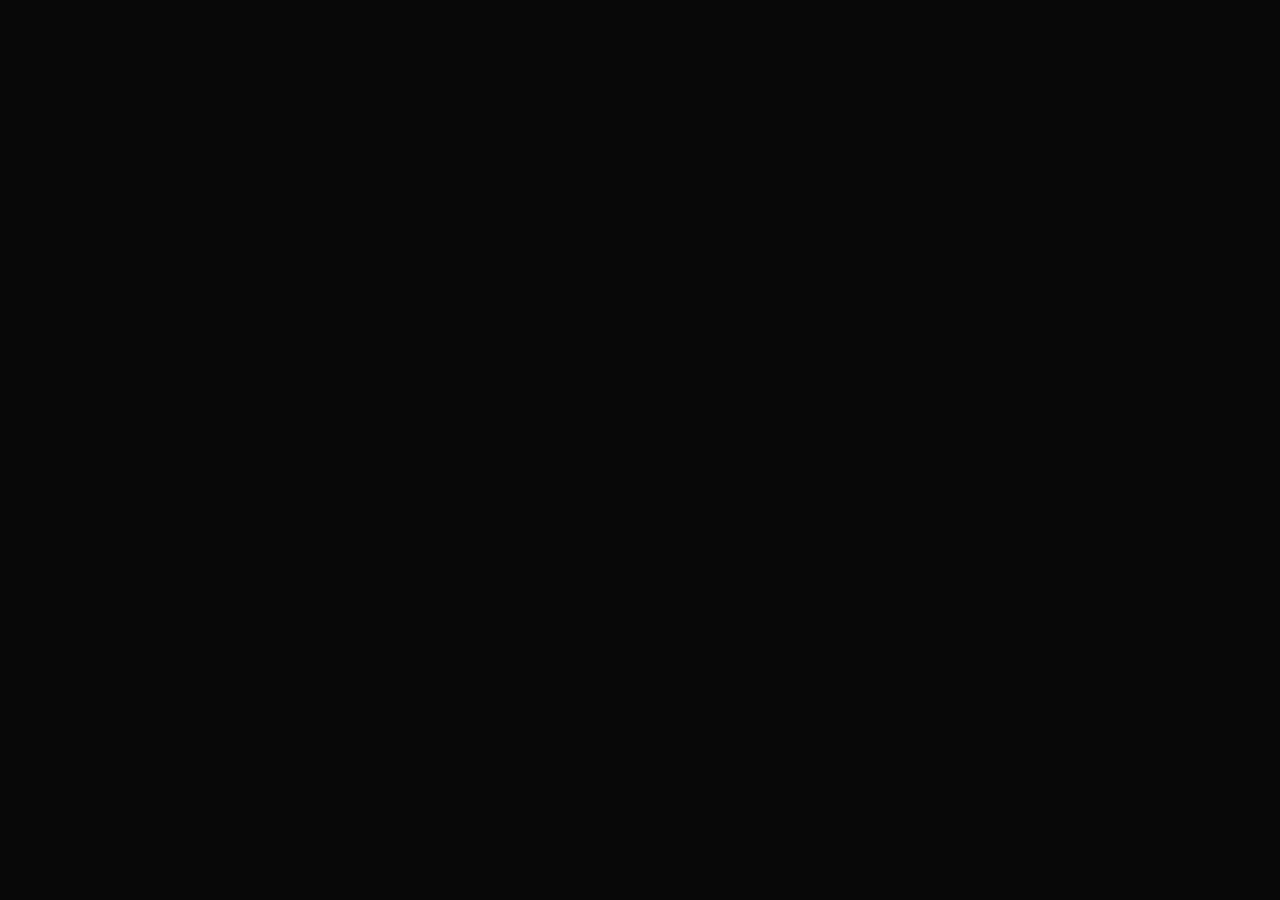
==== index.html @ ab67a25b "Renamed program.html to index.html" ====
<!DOCTYPE html>
<html lang="en">
<head>
<meta charset="UTF-8">
<meta name="viewport" content="width=device-width, initial-scale=1.0, maximum-scale=1.0">
<title>12-Week Confidence Program — 5 Min/Day</title>
<link href="https://fonts.googleapis.com/css2?family=Bebas+Neue&family=Barlow:ital,wght@0,300;0,400;0,500;0,600;1,400&display=swap" rel="stylesheet">
<style>
  :root {
    --gold: #C9A84C;
    --gold-light: #e0c070;
    --black: #080808;
    --surface: #121212;
    --card: #1a1a1a;
    --border: #252525;
    --text: #e2e2e2;
    --muted: #777;
    --white: #ffffff;
  }

  * { box-sizing: border-box; margin: 0; padding: 0; -webkit-tap-highlight-color: transparent; }

  html { scroll-behavior: smooth; }

  body {
    background: var(--black);
    color: var(--text);
    font-family: 'Barlow', sans-serif;
    min-height: 100vh;
    max-width: 480px;
    margin: 0 auto;
    padding-bottom: 60px;
  }

  /* ─── HERO ─── */
  .hero {
    position: relative;
    padding: 52px 24px 40px;
    text-align: center;
    overflow: hidden;
  }

  .hero::before {
    content: '';
    position: absolute;
    top: 0; left: 0; right: 0;
    height: 3px;
    background: linear-gradient(90deg, transparent, var(--gold), transparent);
  }

  .hero::after {
    content: '';
    position: absolute;
    top: 20px; left: 50%;
    transform: translateX(-50%);
    width: 280px; height: 180px;
    background: radial-gradient(ellipse, rgba(201,168,76,0.08) 0%, transparent 70%);
    pointer-events: none;
  }

  .hero-handle {
    font-size: 11px;
    font-weight: 600;
    letter-spacing: 0.28em;
    text-transform: uppercase;
    color: var(--gold);
    margin-bottom: 14px;
    position: relative;
    z-index: 1;
    opacity: 0;
    animation: fadeUp 0.5s ease 0s forwards;
  }

  .hero-title {
    font-family: 'Bebas Neue', sans-serif;
    font-size: 48px;
    letter-spacing: 0.04em;
    line-height: 0.95;
    color: var(--white);
    margin-bottom: 16px;
    position: relative;
    z-index: 1;
    opacity: 0;
    animation: fadeUp 0.5s ease 0.08s forwards;
  }

  .hero-title span { color: var(--gold); }

  .hero-sub {
    font-size: 14px;
    color: var(--muted);
    line-height: 1.65;
    max-width: 320px;
    margin: 0 auto 24px;
    position: relative;
    z-index: 1;
    opacity: 0;
    animation: fadeUp 0.5s ease 0.14s forwards;
  }

  .hero-badges {
    display: flex;
    justify-content: center;
    gap: 8px;
    flex-wrap: wrap;
    position: relative;
    z-index: 1;
    opacity: 0;
    animation: fadeUp 0.5s ease 0.2s forwards;
  }

  .hero-badge {
    font-size: 10px;
    font-weight: 600;
    letter-spacing: 0.14em;
    text-transform: uppercase;
    color: var(--black);
    background: var(--gold);
    padding: 5px 12px;
    border-radius: 2px;
  }

  .hero-badge-outline {
    font-size: 10px;
    font-weight: 600;
    letter-spacing: 0.14em;
    text-transform: uppercase;
    color: var(--gold);
    border: 1px solid var(--gold);
    padding: 5px 12px;
    border-radius: 2px;
    opacity: 0.7;
  }

  /* ─── PROGRESS BAR ─── */
  .progress-bar-wrap {
    margin: 24px 24px 0;
    opacity: 0;
    animation: fadeUp 0.5s ease 0.25s forwards;
  }

  .progress-meta {
    display: flex;
    justify-content: space-between;
    align-items: center;
    margin-bottom: 8px;
  }

  .progress-label {
    font-size: 10px;
    font-weight: 600;
    letter-spacing: 0.2em;
    text-transform: uppercase;
    color: var(--gold);
  }

  .progress-count {
    font-size: 11px;
    color: var(--muted);
    font-weight: 500;
  }

  .progress-track {
    height: 4px;
    background: var(--border);
    border-radius: 2px;
    overflow: hidden;
  }

  .progress-fill {
    height: 100%;
    background: var(--gold);
    border-radius: 2px;
    transition: width 0.4s ease;
    width: 0%;
  }

  /* ─── SECTION ─── */
  .section-label {
    font-size: 10px;
    font-weight: 600;
    letter-spacing: 0.28em;
    text-transform: uppercase;
    color: var(--gold);
    padding: 0 24px;
    margin-bottom: 6px;
    opacity: 0;
    animation: fadeUp 0.5s ease 0.3s forwards;
  }

  .section-title {
    font-family: 'Bebas Neue', sans-serif;
    font-size: 28px;
    letter-spacing: 0.04em;
    color: var(--white);
    padding: 0 24px;
    margin-bottom: 4px;
    line-height: 1;
    opacity: 0;
    animation: fadeUp 0.5s ease 0.35s forwards;
  }

  .section-desc {
    font-size: 13px;
    color: var(--muted);
    padding: 0 24px;
    margin-bottom: 20px;
    line-height: 1.6;
    opacity: 0;
    animation: fadeUp 0.5s ease 0.4s forwards;
  }

  /* Full CSS and body content omitted for brevity */
</style>
</head>
<body>
  <!-- BODY CONTENT OMITTED -->
</body>
</html>
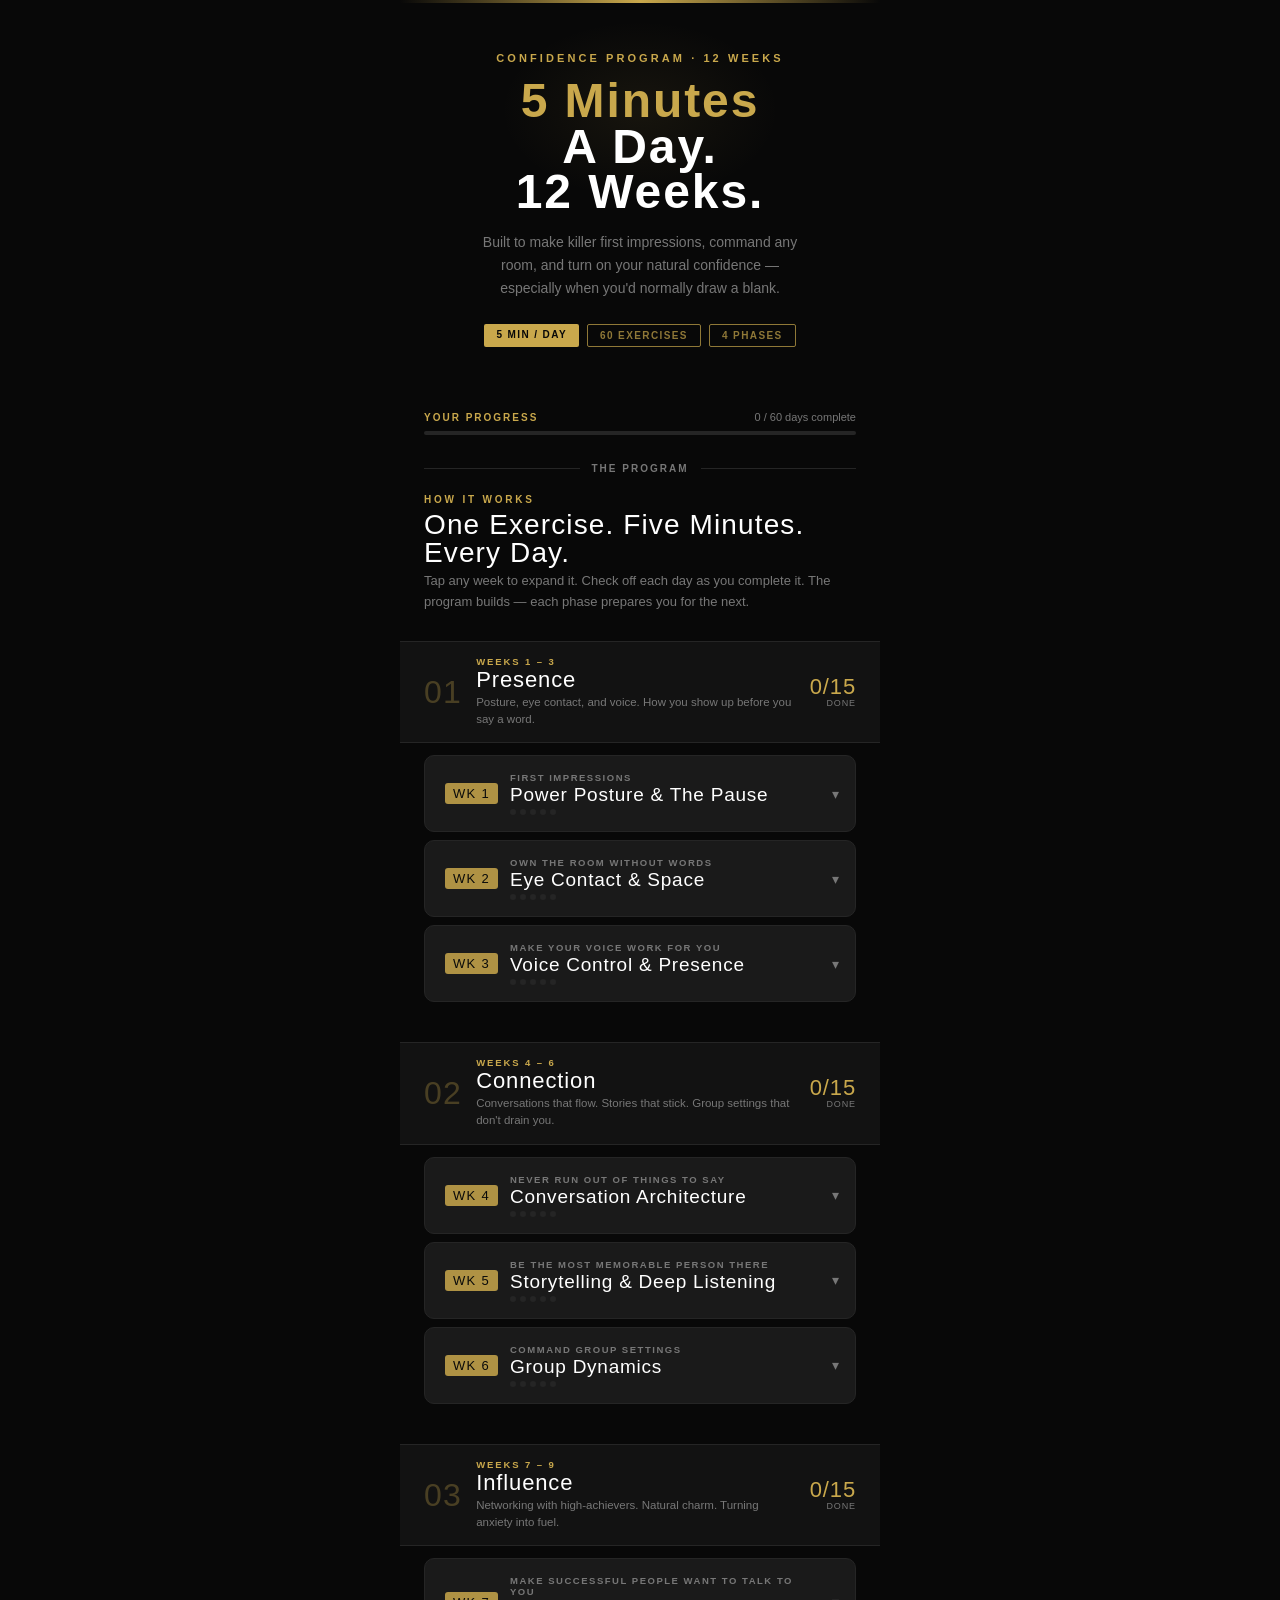
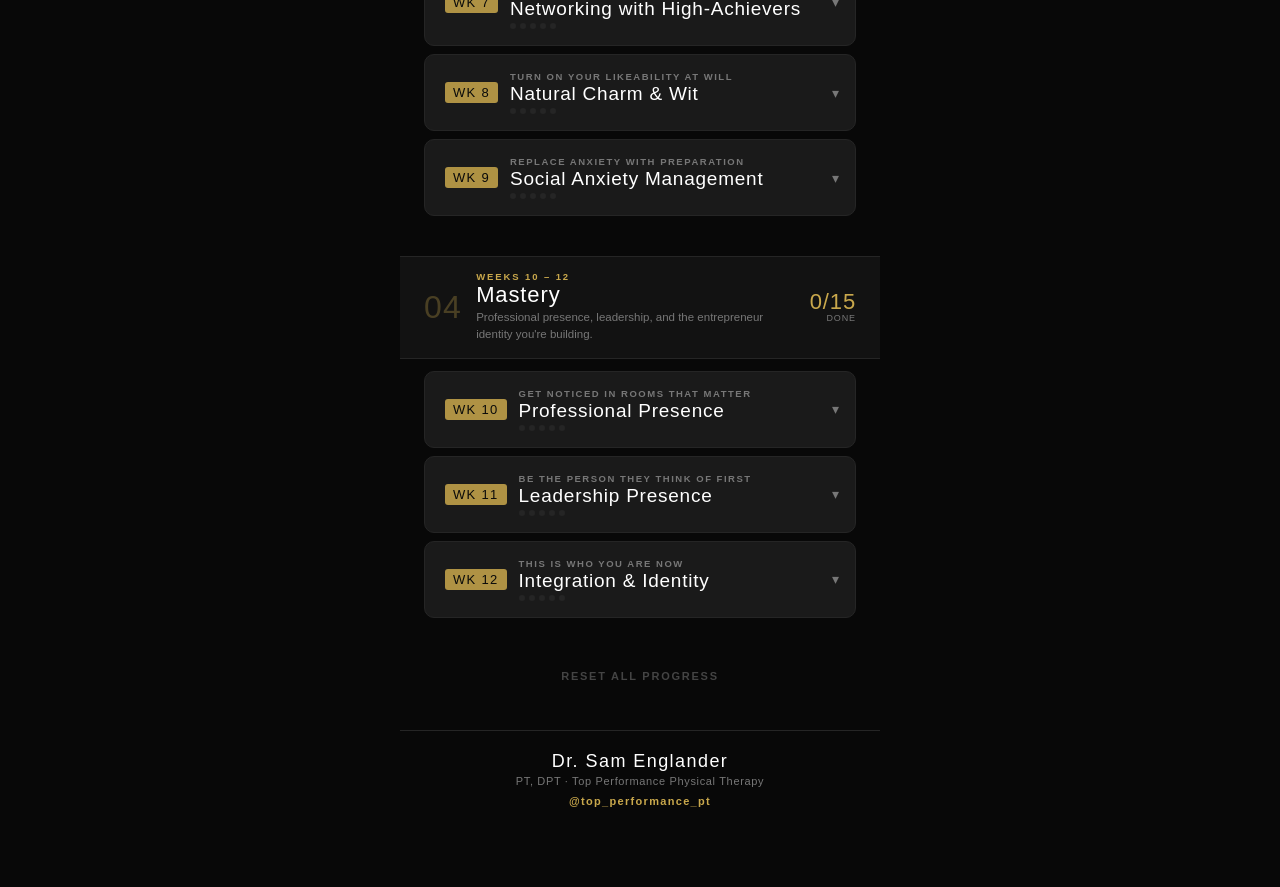
==== commit b2d361fa: "Rename index_fixed.html to index.html" ====
--- a/index.html
+++ b/index.html
@@ -67,8 +67,7 @@
     margin-bottom: 14px;
     position: relative;
     z-index: 1;
-    opacity: 0;
-    animation: fadeUp 0.5s ease 0s forwards;
+    animation: fadeUp 0.5s ease 0s both;
   }
 
   .hero-title {
@@ -80,8 +79,7 @@
     margin-bottom: 16px;
     position: relative;
     z-index: 1;
-    opacity: 0;
-    animation: fadeUp 0.5s ease 0.08s forwards;
+    animation: fadeUp 0.5s ease 0.08s both;
   }
 
   .hero-title span { color: var(--gold); }
@@ -94,8 +92,7 @@
     margin: 0 auto 24px;
     position: relative;
     z-index: 1;
-    opacity: 0;
-    animation: fadeUp 0.5s ease 0.14s forwards;
+    animation: fadeUp 0.5s ease 0.14s both;
   }
 
   .hero-badges {
@@ -105,8 +102,7 @@
     flex-wrap: wrap;
     position: relative;
     z-index: 1;
-    opacity: 0;
-    animation: fadeUp 0.5s ease 0.2s forwards;
+    animation: fadeUp 0.5s ease 0.2s both;
   }
 
   .hero-badge {
@@ -135,8 +131,7 @@
   /* ─── PROGRESS BAR ─── */
   .progress-bar-wrap {
     margin: 24px 24px 0;
-    opacity: 0;
-    animation: fadeUp 0.5s ease 0.25s forwards;
+    animation: fadeUp 0.5s ease 0.25s both;
   }
 
   .progress-meta {
@@ -184,8 +179,7 @@
     color: var(--gold);
     padding: 0 24px;
     margin-bottom: 6px;
-    opacity: 0;
-    animation: fadeUp 0.5s ease 0.3s forwards;
+    animation: fadeUp 0.5s ease 0.3s both;
   }
 
   .section-title {
@@ -196,8 +190,7 @@
     padding: 0 24px;
     margin-bottom: 4px;
     line-height: 1;
-    opacity: 0;
-    animation: fadeUp 0.5s ease 0.35s forwards;
+    animation: fadeUp 0.5s ease 0.35s both;
   }
 
   .section-desc {
@@ -206,14 +199,1333 @@
     padding: 0 24px;
     margin-bottom: 20px;
     line-height: 1.6;
-    opacity: 0;
-    animation: fadeUp 0.5s ease 0.4s forwards;
-  }
-
-  /* Full CSS and body content omitted for brevity */
+    animation: fadeUp 0.5s ease 0.4s both;
+  }
+
+  /* ─── PHASE HEADER ─── */
+  .phase-block {
+    margin: 28px 0 0;
+  }
+
+  .phase-header {
+    padding: 14px 24px;
+    background: var(--surface);
+    border-top: 1px solid var(--border);
+    border-bottom: 1px solid var(--border);
+    display: flex;
+    align-items: center;
+    gap: 14px;
+  }
+
+  .phase-num {
+    font-family: 'Bebas Neue', sans-serif;
+    font-size: 32px;
+    letter-spacing: 0.04em;
+    color: var(--gold);
+    opacity: 0.3;
+    line-height: 1;
+    flex-shrink: 0;
+  }
+
+  .phase-body {}
+
+  .phase-tag {
+    font-size: 9.5px;
+    font-weight: 600;
+    letter-spacing: 0.2em;
+    text-transform: uppercase;
+    color: var(--gold);
+    margin-bottom: 2px;
+  }
+
+  .phase-title {
+    font-family: 'Bebas Neue', sans-serif;
+    font-size: 22px;
+    letter-spacing: 0.04em;
+    color: var(--white);
+    line-height: 1;
+    margin-bottom: 3px;
+  }
+
+  .phase-desc {
+    font-size: 11.5px;
+    color: var(--muted);
+    line-height: 1.5;
+  }
+
+  .phase-progress {
+    margin-left: auto;
+    flex-shrink: 0;
+    text-align: right;
+  }
+
+  .phase-progress-num {
+    font-family: 'Bebas Neue', sans-serif;
+    font-size: 22px;
+    color: var(--gold);
+    letter-spacing: 0.04em;
+    line-height: 1;
+  }
+
+  .phase-progress-label {
+    font-size: 9px;
+    color: var(--muted);
+    letter-spacing: 0.1em;
+    text-transform: uppercase;
+  }
+
+  /* ─── WEEK CARD ─── */
+  .weeks-list {
+    padding: 12px 24px;
+    display: flex;
+    flex-direction: column;
+    gap: 8px;
+  }
+
+  .week-card {
+    background: var(--card);
+    border: 1px solid var(--border);
+    border-radius: 10px;
+    overflow: hidden;
+    transition: border-color 0.2s;
+  }
+
+  .week-card.has-progress { border-color: #2a260d; }
+  .week-card.complete { border-color: #1a3a1a; }
+
+  .week-header {
+    padding: 16px 16px 16px 20px;
+    display: flex;
+    align-items: center;
+    gap: 12px;
+    cursor: pointer;
+    user-select: none;
+    -webkit-user-select: none;
+  }
+
+  .week-num-badge {
+    font-family: 'Bebas Neue', sans-serif;
+    font-size: 13px;
+    letter-spacing: 0.1em;
+    color: var(--black);
+    background: var(--gold);
+    padding: 3px 8px;
+    border-radius: 3px;
+    flex-shrink: 0;
+    opacity: 0.85;
+  }
+
+  .week-header-body { flex: 1; min-width: 0; }
+
+  .week-theme {
+    font-size: 9.5px;
+    font-weight: 600;
+    letter-spacing: 0.16em;
+    text-transform: uppercase;
+    color: var(--muted);
+    margin-bottom: 2px;
+  }
+
+  .week-title {
+    font-family: 'Bebas Neue', sans-serif;
+    font-size: 19px;
+    letter-spacing: 0.04em;
+    color: var(--white);
+    line-height: 1;
+  }
+
+  .week-dots {
+    display: flex;
+    gap: 4px;
+    margin-top: 5px;
+  }
+
+  .week-dot {
+    width: 6px;
+    height: 6px;
+    border-radius: 50%;
+    background: var(--border);
+    transition: background 0.2s;
+  }
+
+  .week-dot.done { background: var(--gold); }
+
+  .week-chevron {
+    color: var(--muted);
+    font-size: 14px;
+    flex-shrink: 0;
+    transition: transform 0.25s ease;
+    margin-left: 4px;
+  }
+
+  .week-card.open .week-chevron { transform: rotate(180deg); }
+
+  /* ─── DAYS LIST ─── */
+  .days-list {
+    display: none;
+    border-top: 1px solid var(--border);
+  }
+
+  .week-card.open .days-list { display: block; }
+
+  .day-item {
+    padding: 14px 16px 14px 20px;
+    border-bottom: 1px solid #1e1e1e;
+    display: flex;
+    align-items: flex-start;
+    gap: 12px;
+    cursor: pointer;
+    transition: background 0.15s;
+  }
+
+  .day-item:last-child { border-bottom: none; }
+
+  .day-item:active { background: #1f1e15; }
+
+  .day-check {
+    width: 22px;
+    height: 22px;
+    border-radius: 50%;
+    border: 1.5px solid var(--border);
+    flex-shrink: 0;
+    margin-top: 1px;
+    display: flex;
+    align-items: center;
+    justify-content: center;
+    transition: border-color 0.2s, background 0.2s;
+  }
+
+  .day-item.done .day-check {
+    background: var(--gold);
+    border-color: var(--gold);
+  }
+
+  .day-check-mark {
+    display: none;
+    color: var(--black);
+    font-size: 12px;
+    font-weight: 700;
+    line-height: 1;
+  }
+
+  .day-item.done .day-check-mark { display: block; }
+
+  .day-body { flex: 1; min-width: 0; }
+
+  .day-meta {
+    display: flex;
+    align-items: center;
+    gap: 8px;
+    margin-bottom: 4px;
+  }
+
+  .day-num {
+    font-size: 10px;
+    font-weight: 600;
+    letter-spacing: 0.18em;
+    text-transform: uppercase;
+    color: var(--gold);
+  }
+
+  .day-duration {
+    font-size: 9px;
+    font-weight: 600;
+    letter-spacing: 0.12em;
+    text-transform: uppercase;
+    color: var(--muted);
+    border: 1px solid var(--border);
+    padding: 1px 6px;
+    border-radius: 10px;
+  }
+
+  .day-title {
+    font-size: 14px;
+    font-weight: 600;
+    color: var(--white);
+    margin-bottom: 5px;
+    line-height: 1.3;
+  }
+
+  .day-desc {
+    font-size: 12.5px;
+    color: var(--muted);
+    line-height: 1.6;
+  }
+
+  .day-item.done .day-title { color: #888; }
+  .day-item.done .day-desc { color: #555; }
+
+  /* ─── DIVIDER ─── */
+  .divider {
+    display: flex;
+    align-items: center;
+    gap: 12px;
+    padding: 28px 24px 16px;
+    animation: fadeUp 0.5s ease 0.45s both;
+  }
+
+  .divider-line {
+    flex: 1;
+    height: 1px;
+    background: var(--border);
+  }
+
+  .divider-text {
+    font-size: 10px;
+    font-weight: 600;
+    letter-spacing: 0.2em;
+    text-transform: uppercase;
+    color: var(--muted);
+    white-space: nowrap;
+  }
+
+  /* ─── RESET BUTTON ─── */
+  .reset-wrap {
+    padding: 0 24px;
+    margin-top: 32px;
+    text-align: center;
+  }
+
+  .reset-btn {
+    font-size: 11px;
+    font-weight: 600;
+    letter-spacing: 0.16em;
+    text-transform: uppercase;
+    color: #444;
+    background: none;
+    border: none;
+    cursor: pointer;
+    padding: 8px 0;
+  }
+
+  .reset-btn:active { color: var(--muted); }
+
+  /* ─── FOOTER ─── */
+  .footer {
+    margin-top: 40px;
+    padding: 20px 24px;
+    border-top: 1px solid var(--border);
+    text-align: center;
+  }
+
+  .footer-name {
+    font-family: 'Bebas Neue', sans-serif;
+    font-size: 18px;
+    letter-spacing: 0.08em;
+    color: var(--white);
+    margin-bottom: 3px;
+  }
+
+  .footer-cred {
+    font-size: 11px;
+    color: var(--muted);
+    margin-bottom: 8px;
+    letter-spacing: 0.06em;
+  }
+
+  .footer-handle {
+    font-size: 11px;
+    color: var(--gold);
+    font-weight: 600;
+    letter-spacing: 0.12em;
+  }
+
+  /* ─── ANIMATIONS ─── */
+  @keyframes fadeUp {
+    from { opacity: 0; transform: translateY(16px); }
+    to   { opacity: 1; transform: translateY(0); }
+  }
+
+  @media (prefers-reduced-motion: reduce) {
+    [style*="animation"], .hero-handle, .hero-title, .hero-sub, .hero-badges,
+    .progress-bar-wrap, .section-label, .section-title, .section-desc, .divider {
+      animation: none;
+      opacity: 1;
+      transform: none;
+    }
+  }
 </style>
 </head>
 <body>
-  <!-- BODY CONTENT OMITTED -->
+
+  <!-- HERO -->
+  <div class="hero">
+    <div class="hero-handle">Confidence Program · 12 Weeks</div>
+    <h1 class="hero-title"><span>5 Minutes</span><br>A Day.<br>12 Weeks.</h1>
+    <p class="hero-sub">Built to make killer first impressions, command any room, and turn on your natural confidence — especially when you'd normally draw a blank.</p>
+    <div class="hero-badges">
+      <div class="hero-badge">5 Min / Day</div>
+      <div class="hero-badge-outline">60 Exercises</div>
+      <div class="hero-badge-outline">4 Phases</div>
+    </div>
+  </div>
+
+  <!-- PROGRESS -->
+  <div class="progress-bar-wrap">
+    <div class="progress-meta">
+      <div class="progress-label">Your Progress</div>
+      <div class="progress-count" id="progress-count">0 / 60 days complete</div>
+    </div>
+    <div class="progress-track">
+      <div class="progress-fill" id="progress-fill"></div>
+    </div>
+  </div>
+
+  <!-- INTRO -->
+  <div class="divider" style="padding-bottom: 0;">
+    <div class="divider-line"></div>
+    <div class="divider-text">The Program</div>
+    <div class="divider-line"></div>
+  </div>
+
+  <div class="section-label" style="margin-top: 20px;">How It Works</div>
+  <div class="section-title">One Exercise. Five Minutes. Every Day.</div>
+  <p class="section-desc">Tap any week to expand it. Check off each day as you complete it. The program builds — each phase prepares you for the next.</p>
+
+  <!-- ═══════════════════════════════════════════ -->
+  <!-- PHASE 1 -->
+  <!-- ═══════════════════════════════════════════ -->
+  <div class="phase-block">
+    <div class="phase-header">
+      <div class="phase-num">01</div>
+      <div class="phase-body">
+        <div class="phase-tag">Weeks 1 – 3</div>
+        <div class="phase-title">Presence</div>
+        <div class="phase-desc">Posture, eye contact, and voice. How you show up before you say a word.</div>
+      </div>
+      <div class="phase-progress">
+        <div class="phase-progress-num" id="phase1-count">0/15</div>
+        <div class="phase-progress-label">Done</div>
+      </div>
+    </div>
+
+    <div class="weeks-list">
+
+      <!-- Week 1 -->
+      <div class="week-card" data-week="1">
+        <div class="week-header" onclick="toggleWeek(1)">
+          <div class="week-num-badge">WK 1</div>
+          <div class="week-header-body">
+            <div class="week-theme">First impressions</div>
+            <div class="week-title">Power Posture & The Pause</div>
+            <div class="week-dots" id="dots-1"></div>
+          </div>
+          <div class="week-chevron">▾</div>
+        </div>
+        <div class="days-list" id="days-1">
+
+          <div class="day-item" data-week="1" data-day="1" onclick="toggleDay(this)">
+            <div class="day-check"><div class="day-check-mark">✓</div></div>
+            <div class="day-body">
+              <div class="day-meta">
+                <div class="day-num">Day 1</div>
+                <div class="day-duration">5 min</div>
+              </div>
+              <div class="day-title">The Pause Entry</div>
+              <div class="day-desc">Walk to a mirror or doorway. Enter the space and pause for 2 full seconds before moving — scan the room slowly, then step forward. Repeat 10 times. You're rewiring the rush instinct that makes you look anxious.</div>
+            </div>
+          </div>
+
+          <div class="day-item" data-week="1" data-day="2" onclick="toggleDay(this)">
+            <div class="day-check"><div class="day-check-mark">✓</div></div>
+            <div class="day-body">
+              <div class="day-meta">
+                <div class="day-num">Day 2</div>
+                <div class="day-duration">5 min</div>
+              </div>
+              <div class="day-title">Handshake Mastery</div>
+              <div class="day-desc">Practice the firm handshake drill: web-to-web contact, 2–3 pumps, eye contact held. Say "Great to meet you" out loud every rep. 10 rounds. The goal is automatic — no thinking when it counts.</div>
+            </div>
+          </div>
+
+          <div class="day-item" data-week="1" data-day="3" onclick="toggleDay(this)">
+            <div class="day-check"><div class="day-check-mark">✓</div></div>
+            <div class="day-body">
+              <div class="day-meta">
+                <div class="day-num">Day 3</div>
+                <div class="day-duration">5 min</div>
+              </div>
+              <div class="day-title">The Slow Smile</div>
+              <div class="day-desc">Hold a neutral face in the mirror for 2 seconds, then let a genuine smile spread from the eyes out — never flash or snap it on. Practice 10 times. This is your "I see you" move. It reads as confident, not eager.</div>
+            </div>
+          </div>
+
+          <div class="day-item" data-week="1" data-day="4" onclick="toggleDay(this)">
+            <div class="day-check"><div class="day-check-mark">✓</div></div>
+            <div class="day-body">
+              <div class="day-meta">
+                <div class="day-num">Day 4</div>
+                <div class="day-duration">5 min</div>
+              </div>
+              <div class="day-title">The Name Anchor</div>
+              <div class="day-desc">Write down 5 names. "Meet" each one: extend your hand, make eye contact, say "Great to meet you, [Name]." The name echo makes people feel genuinely seen. Practice until it's reflex, not effort.</div>
+            </div>
+          </div>
+
+          <div class="day-item" data-week="1" data-day="5" onclick="toggleDay(this)">
+            <div class="day-check"><div class="day-check-mark">✓</div></div>
+            <div class="day-body">
+              <div class="day-meta">
+                <div class="day-num">Day 5</div>
+                <div class="day-duration">5 min</div>
+              </div>
+              <div class="day-title">Posture Reset Protocol</div>
+              <div class="day-desc">Set 5 phone alerts throughout today. At each alert: chest up, shoulders back, chin level, jaw relaxed. Hold 60 seconds. This isn't a one-day fix — it's building a new default. The body teaches the mind.</div>
+            </div>
+          </div>
+
+        </div>
+      </div>
+
+      <!-- Week 2 -->
+      <div class="week-card" data-week="2">
+        <div class="week-header" onclick="toggleWeek(2)">
+          <div class="week-num-badge">WK 2</div>
+          <div class="week-header-body">
+            <div class="week-theme">Own the room without words</div>
+            <div class="week-title">Eye Contact & Space</div>
+            <div class="week-dots" id="dots-2"></div>
+          </div>
+          <div class="week-chevron">▾</div>
+        </div>
+        <div class="days-list" id="days-2">
+
+          <div class="day-item" data-week="2" data-day="1" onclick="toggleDay(this)">
+            <div class="day-check"><div class="day-check-mark">✓</div></div>
+            <div class="day-body">
+              <div class="day-meta"><div class="day-num">Day 1</div><div class="day-duration">5 min</div></div>
+              <div class="day-title">The Triangle Technique</div>
+              <div class="day-desc">Practice on your reflection: rotate eye contact between left eye, right eye, and mouth in a slow triangle. Aim for natural, not robotic. This is how confident people hold attention without staring people down.</div>
+            </div>
+          </div>
+
+          <div class="day-item" data-week="2" data-day="2" onclick="toggleDay(this)">
+            <div class="day-check"><div class="day-check-mark">✓</div></div>
+            <div class="day-body">
+              <div class="day-meta"><div class="day-num">Day 2</div><div class="day-duration">5 min</div></div>
+              <div class="day-title">Space Claiming</div>
+              <div class="day-desc">Practice standing and sitting without shrinking. Feet shoulder-width, arms relaxed at sides — not crossed, not tucked. Hold each position for 90 seconds. Claiming space is a social signal, not arrogance.</div>
+            </div>
+          </div>
+
+          <div class="day-item" data-week="2" data-day="3" onclick="toggleDay(this)">
+            <div class="day-check"><div class="day-check-mark">✓</div></div>
+            <div class="day-body">
+              <div class="day-meta"><div class="day-num">Day 3</div><div class="day-duration">5 min</div></div>
+              <div class="day-title">The Deliberate Walk</div>
+              <div class="day-desc">Walk to 5 different spots in your home as if entering a networking event each time. Purposeful pace, head level, eyes forward, shoulders back. Not rushed, not dragging. Walk like you've been here before.</div>
+            </div>
+          </div>
+
+          <div class="day-item" data-week="2" data-day="4" onclick="toggleDay(this)">
+            <div class="day-check"><div class="day-check-mark">✓</div></div>
+            <div class="day-body">
+              <div class="day-meta"><div class="day-num">Day 4</div><div class="day-duration">5 min</div></div>
+              <div class="day-title">The Attentive Nod</div>
+              <div class="day-desc">Record yourself for 2 minutes responding to an imagined conversation. Watch it back: are you nodding, tilting your head slightly, showing micro-expressions? Active listening is visible — practice making yours show.</div>
+            </div>
+          </div>
+
+          <div class="day-item" data-week="2" data-day="5" onclick="toggleDay(this)">
+            <div class="day-check"><div class="day-check-mark">✓</div></div>
+            <div class="day-body">
+              <div class="day-meta"><div class="day-num">Day 5</div><div class="day-duration">5 min</div></div>
+              <div class="day-title">Confident Rest Face</div>
+              <div class="day-desc">5 minutes of mirror work finding your "at ease" expression: relaxed jaw, soft eyes, slight upward corners of the mouth. This is your default public face. Most people walk around looking worried. You won't.</div>
+            </div>
+          </div>
+
+        </div>
+      </div>
+
+      <!-- Week 3 -->
+      <div class="week-card" data-week="3">
+        <div class="week-header" onclick="toggleWeek(3)">
+          <div class="week-num-badge">WK 3</div>
+          <div class="week-header-body">
+            <div class="week-theme">Make your voice work for you</div>
+            <div class="week-title">Voice Control & Presence</div>
+            <div class="week-dots" id="dots-3"></div>
+          </div>
+          <div class="week-chevron">▾</div>
+        </div>
+        <div class="days-list" id="days-3">
+
+          <div class="day-item" data-week="3" data-day="1" onclick="toggleDay(this)">
+            <div class="day-check"><div class="day-check-mark">✓</div></div>
+            <div class="day-body">
+              <div class="day-meta"><div class="day-num">Day 1</div><div class="day-duration">5 min</div></div>
+              <div class="day-title">Belly Breathing</div>
+              <div class="day-desc">One hand on chest, one on belly. Breathe so only the belly hand moves. 5 full minutes. Diaphragmatic breathing deepens your voice naturally, lowers your heart rate under pressure, and eliminates that tight, high-pitched stress voice.</div>
+            </div>
+          </div>
+
+          <div class="day-item" data-week="3" data-day="2" onclick="toggleDay(this)">
+            <div class="day-check"><div class="day-check-mark">✓</div></div>
+            <div class="day-body">
+              <div class="day-meta"><div class="day-num">Day 2</div><div class="day-duration">5 min</div></div>
+              <div class="day-title">Pace Finder</div>
+              <div class="day-desc">Read any paragraph out loud at 3 speeds: rushing (too fast, sounds nervous), slow (too deliberate, sounds unsure), then your "I'm telling you something important" pace. Record all three. Your confident pace is the deliverable.</div>
+            </div>
+          </div>
+
+          <div class="day-item" data-week="3" data-day="3" onclick="toggleDay(this)">
+            <div class="day-check"><div class="day-check-mark">✓</div></div>
+            <div class="day-body">
+              <div class="day-meta"><div class="day-num">Day 3</div><div class="day-duration">5 min</div></div>
+              <div class="day-title">Kill the Filler</div>
+              <div class="day-desc">Record yourself talking for 3 minutes on any topic. Count every "um," "uh," and "like." Now replay — replace each one with a 1-second pause. The pause sounds more confident than the filler every time. This is your highest-ROI vocal upgrade.</div>
+            </div>
+          </div>
+
+          <div class="day-item" data-week="3" data-day="4" onclick="toggleDay(this)">
+            <div class="day-check"><div class="day-check-mark">✓</div></div>
+            <div class="day-body">
+              <div class="day-meta"><div class="day-num">Day 4</div><div class="day-duration">5 min</div></div>
+              <div class="day-title">Room Projection</div>
+              <div class="day-desc">Practice the same sentence at 3 volumes: intimate conversation, conference table, speaking across a large room. Projection comes from breath support — not from straining or shouting. Find where your voice carries without effort.</div>
+            </div>
+          </div>
+
+          <div class="day-item" data-week="3" data-day="5" onclick="toggleDay(this)">
+            <div class="day-check"><div class="day-check-mark">✓</div></div>
+            <div class="day-body">
+              <div class="day-meta"><div class="day-num">Day 5</div><div class="day-duration">5 min</div></div>
+              <div class="day-title">Tone Warmth</div>
+              <div class="day-desc">Say "Tell me more about that" three ways: flat (robotic), cold (dismissive), then warm and genuinely curious. Practice the warm version 15 times until it's your automatic response. Warmth in your tone signals safety — people open up to it.</div>
+            </div>
+          </div>
+
+        </div>
+      </div>
+
+    </div>
+  </div>
+
+  <!-- ═══════════════════════════════════════════ -->
+  <!-- PHASE 2 -->
+  <!-- ═══════════════════════════════════════════ -->
+  <div class="phase-block">
+    <div class="phase-header">
+      <div class="phase-num">02</div>
+      <div class="phase-body">
+        <div class="phase-tag">Weeks 4 – 6</div>
+        <div class="phase-title">Connection</div>
+        <div class="phase-desc">Conversations that flow. Stories that stick. Group settings that don't drain you.</div>
+      </div>
+      <div class="phase-progress">
+        <div class="phase-progress-num" id="phase2-count">0/15</div>
+        <div class="phase-progress-label">Done</div>
+      </div>
+    </div>
+
+    <div class="weeks-list">
+
+      <!-- Week 4 -->
+      <div class="week-card" data-week="4">
+        <div class="week-header" onclick="toggleWeek(4)">
+          <div class="week-num-badge">WK 4</div>
+          <div class="week-header-body">
+            <div class="week-theme">Never run out of things to say</div>
+            <div class="week-title">Conversation Architecture</div>
+            <div class="week-dots" id="dots-4"></div>
+          </div>
+          <div class="week-chevron">▾</div>
+        </div>
+        <div class="days-list" id="days-4">
+
+          <div class="day-item" data-week="4" data-day="1" onclick="toggleDay(this)">
+            <div class="day-check"><div class="day-check-mark">✓</div></div>
+            <div class="day-body">
+              <div class="day-meta"><div class="day-num">Day 1</div><div class="day-duration">5 min</div></div>
+              <div class="day-title">The FORD Drill</div>
+              <div class="day-desc">Write 2 genuine questions each for Family, Occupation, Recreation, and Dreams. Say each out loud naturally. This is your emergency conversation toolkit — not a script, but a menu. When you go blank, you reach for it.</div>
+            </div>
+          </div>
+
+          <div class="day-item" data-week="4" data-day="2" onclick="toggleDay(this)">
+            <div class="day-check"><div class="day-check-mark">✓</div></div>
+            <div class="day-body">
+              <div class="day-meta"><div class="day-num">Day 2</div><div class="day-duration">5 min</div></div>
+              <div class="day-title">Observation Openers</div>
+              <div class="day-desc">Write 10 genuine, situational conversation starters based on something you'd actually observe — their work, a detail in the room, something you heard them mention. Not compliments — observations. These are far more memorable and far less creepy.</div>
+            </div>
+          </div>
+
+          <div class="day-item" data-week="4" data-day="3" onclick="toggleDay(this)">
+            <div class="day-check"><div class="day-check-mark">✓</div></div>
+            <div class="day-body">
+              <div class="day-meta"><div class="day-num">Day 3</div><div class="day-duration">5 min</div></div>
+              <div class="day-title">One Layer Down</div>
+              <div class="day-desc">Practice follow-up questions that dig one level deeper instead of changing subjects. "Where are you from?" → "What's the biggest difference living here vs. there?" Go deeper, not broader. This is how surface talk becomes real conversation.</div>
+            </div>
+          </div>
+
+          <div class="day-item" data-week="4" data-day="4" onclick="toggleDay(this)">
+            <div class="day-check"><div class="day-check-mark">✓</div></div>
+            <div class="day-body">
+              <div class="day-meta"><div class="day-num">Day 4</div><div class="day-duration">5 min</div></div>
+              <div class="day-title">The Callback</div>
+              <div class="day-desc">Write 5 short conversation scenarios. In each one, practice referencing something mentioned earlier: "Going back to what you said about X…" Callbacks show you actually listened. In a world of half-listeners, this makes you unforgettable.</div>
+            </div>
+          </div>
+
+          <div class="day-item" data-week="4" data-day="5" onclick="toggleDay(this)">
+            <div class="day-check"><div class="day-check-mark">✓</div></div>
+            <div class="day-body">
+              <div class="day-meta"><div class="day-num">Day 5</div><div class="day-duration">5 min</div></div>
+              <div class="day-title">Exit Gracefully</div>
+              <div class="day-desc">Write and practice 5 polished conversation exits. Example: "It's been great talking — I want to catch a few people before they leave." Smooth, warm, not abrupt. Ending well is as important as starting well — it's the last thing they remember.</div>
+            </div>
+          </div>
+
+        </div>
+      </div>
+
+      <!-- Week 5 -->
+      <div class="week-card" data-week="5">
+        <div class="week-header" onclick="toggleWeek(5)">
+          <div class="week-num-badge">WK 5</div>
+          <div class="week-header-body">
+            <div class="week-theme">Be the most memorable person there</div>
+            <div class="week-title">Storytelling & Deep Listening</div>
+            <div class="week-dots" id="dots-5"></div>
+          </div>
+          <div class="week-chevron">▾</div>
+        </div>
+        <div class="days-list" id="days-5">
+
+          <div class="day-item" data-week="5" data-day="1" onclick="toggleDay(this)">
+            <div class="day-check"><div class="day-check-mark">✓</div></div>
+            <div class="day-body">
+              <div class="day-meta"><div class="day-num">Day 1</div><div class="day-duration">5 min</div></div>
+              <div class="day-title">The Story Spine</div>
+              <div class="day-desc">Pick one real story from your life. Structure it in exactly this shape: Context (10 sec) → Conflict (20 sec) → Resolution (15 sec) → Lesson (5 sec). Time it. Practice out loud. A structured story is 3x more memorable than a ramble.</div>
+            </div>
+          </div>
+
+          <div class="day-item" data-week="5" data-day="2" onclick="toggleDay(this)">
+            <div class="day-check"><div class="day-check-mark">✓</div></div>
+            <div class="day-body">
+              <div class="day-meta"><div class="day-num">Day 2</div><div class="day-duration">5 min</div></div>
+              <div class="day-title">The Sensory Detail</div>
+              <div class="day-desc">Take 3 of your stories. Add one vivid sensory detail to each — not "a busy restaurant" but "there were 30 people and someone at the next table was laughing way too loud." Specific details are what make stories feel real. Practice all three out loud.</div>
+            </div>
+          </div>
+
+          <div class="day-item" data-week="5" data-day="3" onclick="toggleDay(this)">
+            <div class="day-check"><div class="day-check-mark">✓</div></div>
+            <div class="day-body">
+              <div class="day-meta"><div class="day-num">Day 3</div><div class="day-duration">5 min</div></div>
+              <div class="day-title">Emotion First</div>
+              <div class="day-desc">Reopen 5 different stories by leading with the emotion before the event: "I was genuinely embarrassed when…" or "The strangest calm came over me right before…" People lean in for emotion. They stay for the story. Practice each out loud.</div>
+            </div>
+          </div>
+
+          <div class="day-item" data-week="5" data-day="4" onclick="toggleDay(this)">
+            <div class="day-check"><div class="day-check-mark">✓</div></div>
+            <div class="day-body">
+              <div class="day-meta"><div class="day-num">Day 4</div><div class="day-duration">5 min</div></div>
+              <div class="day-title">The Echo Technique</div>
+              <div class="day-desc">Play any podcast, video, or voice memo. Practice repeating the last 3 words of each sentence as a question. "…and then I quit." → "You just quit?" This signals deep listening and prompts people to expand. Drill it until it's natural, not mechanical.</div>
+            </div>
+          </div>
+
+          <div class="day-item" data-week="5" data-day="5" onclick="toggleDay(this)">
+            <div class="day-check"><div class="day-check-mark">✓</div></div>
+            <div class="day-body">
+              <div class="day-meta"><div class="day-num">Day 5</div><div class="day-duration">5 min</div></div>
+              <div class="day-title">Punch Line First</div>
+              <div class="day-desc">Take your 3 best stories. Lead with the most interesting part first, then fill in the setup: "I ended up on stage at a conference where I knew no one — here's how that happened." Leads that make people want the next sentence. Practice all three.</div>
+            </div>
+          </div>
+
+        </div>
+      </div>
+
+      <!-- Week 6 -->
+      <div class="week-card" data-week="6">
+        <div class="week-header" onclick="toggleWeek(6)">
+          <div class="week-num-badge">WK 6</div>
+          <div class="week-header-body">
+            <div class="week-theme">Command group settings</div>
+            <div class="week-title">Group Dynamics</div>
+            <div class="week-dots" id="dots-6"></div>
+          </div>
+          <div class="week-chevron">▾</div>
+        </div>
+        <div class="days-list" id="days-6">
+
+          <div class="day-item" data-week="6" data-day="1" onclick="toggleDay(this)">
+            <div class="day-check"><div class="day-check-mark">✓</div></div>
+            <div class="day-body">
+              <div class="day-meta"><div class="day-num">Day 1</div><div class="day-duration">5 min</div></div>
+              <div class="day-title">The 40/60 Balance</div>
+              <div class="day-desc">In your next real conversation, consciously aim to speak 40% and listen 60%. Afterward, journal one specific thing you learned about the other person that you wouldn't have if you'd talked more. Curiosity is a charisma superpower.</div>
+            </div>
+          </div>
+
+          <div class="day-item" data-week="6" data-day="2" onclick="toggleDay(this)">
+            <div class="day-check"><div class="day-check-mark">✓</div></div>
+            <div class="day-body">
+              <div class="day-meta"><div class="day-num">Day 2</div><div class="day-duration">5 min</div></div>
+              <div class="day-title">Open Stance Drill</div>
+              <div class="day-desc">Practice three standing positions: closed (arms crossed, feet together), neutral (hands in pockets, feet slightly apart), open (arms relaxed, feet shoulder-width, body angled toward others). Feel the difference. Your body broadcasts your intent before you speak.</div>
+            </div>
+          </div>
+
+          <div class="day-item" data-week="6" data-day="3" onclick="toggleDay(this)">
+            <div class="day-check"><div class="day-check-mark">✓</div></div>
+            <div class="day-body">
+              <div class="day-meta"><div class="day-num">Day 3</div><div class="day-duration">5 min</div></div>
+              <div class="day-title">Inclusive Eye Contact</div>
+              <div class="day-desc">Imagine a group of 4 people around you. Practice making brief, warm eye contact with each person in turn — naturally rotating, not scanning robotically. The goal: everyone in the group feels acknowledged. This is how you command a room without dominating it.</div>
+            </div>
+          </div>
+
+          <div class="day-item" data-week="6" data-day="4" onclick="toggleDay(this)">
+            <div class="day-check"><div class="day-check-mark">✓</div></div>
+            <div class="day-body">
+              <div class="day-meta"><div class="day-num">Day 4</div><div class="day-duration">5 min</div></div>
+              <div class="day-title">Energy Calibration</div>
+              <div class="day-desc">Think of 3 social environments: quiet dinner, cocktail party, sports event. Practice physically and vocally calibrating your energy to each one, then elevating it slightly above the room's baseline. You match, then you lead. That's social influence.</div>
+            </div>
+          </div>
+
+          <div class="day-item" data-week="6" data-day="5" onclick="toggleDay(this)">
+            <div class="day-check"><div class="day-check-mark">✓</div></div>
+            <div class="day-body">
+              <div class="day-meta"><div class="day-num">Day 5</div><div class="day-duration">5 min</div></div>
+              <div class="day-title">The Group Entry</div>
+              <div class="day-desc">Write and practice 3 ways to join an existing conversation circle: the physical approach angle, your opening line, and how you establish yourself within 60 seconds without hijacking the conversation. Practice each scenario out loud from start to finish.</div>
+            </div>
+          </div>
+
+        </div>
+      </div>
+
+    </div>
+  </div>
+
+  <!-- ═══════════════════════════════════════════ -->
+  <!-- PHASE 3 -->
+  <!-- ═══════════════════════════════════════════ -->
+  <div class="phase-block">
+    <div class="phase-header">
+      <div class="phase-num">03</div>
+      <div class="phase-body">
+        <div class="phase-tag">Weeks 7 – 9</div>
+        <div class="phase-title">Influence</div>
+        <div class="phase-desc">Networking with high-achievers. Natural charm. Turning anxiety into fuel.</div>
+      </div>
+      <div class="phase-progress">
+        <div class="phase-progress-num" id="phase3-count">0/15</div>
+        <div class="phase-progress-label">Done</div>
+      </div>
+    </div>
+
+    <div class="weeks-list">
+
+      <!-- Week 7 -->
+      <div class="week-card" data-week="7">
+        <div class="week-header" onclick="toggleWeek(7)">
+          <div class="week-num-badge">WK 7</div>
+          <div class="week-header-body">
+            <div class="week-theme">Make successful people want to talk to you</div>
+            <div class="week-title">Networking with High-Achievers</div>
+            <div class="week-dots" id="dots-7"></div>
+          </div>
+          <div class="week-chevron">▾</div>
+        </div>
+        <div class="days-list" id="days-7">
+
+          <div class="day-item" data-week="7" data-day="1" onclick="toggleDay(this)">
+            <div class="day-check"><div class="day-check-mark">✓</div></div>
+            <div class="day-body">
+              <div class="day-meta"><div class="day-num">Day 1</div><div class="day-duration">5 min</div></div>
+              <div class="day-title">Value-First Mindset</div>
+              <div class="day-desc">Write 3 genuine ways you could add value to someone you admire — before asking for anything. An article, an intro, a resource, a specific compliment about their work. This is the operating system that separates memorable networkers from forgettable ones.</div>
+            </div>
+          </div>
+
+          <div class="day-item" data-week="7" data-day="2" onclick="toggleDay(this)">
+            <div class="day-check"><div class="day-check-mark">✓</div></div>
+            <div class="day-body">
+              <div class="day-meta"><div class="day-num">Day 2</div><div class="day-duration">5 min</div></div>
+              <div class="day-title">The Research Opener</div>
+              <div class="day-desc">Find something public about 3 people you'd like to meet — a talk, article, decision, or achievement. Draft a genuine, curious opening line for each one. Not flattery — real curiosity about something specific. This is how you get 5 minutes with anyone.</div>
+            </div>
+          </div>
+
+          <div class="day-item" data-week="7" data-day="3" onclick="toggleDay(this)">
+            <div class="day-check"><div class="day-check-mark">✓</div></div>
+            <div class="day-body">
+              <div class="day-meta"><div class="day-num">Day 3</div><div class="day-duration">5 min</div></div>
+              <div class="day-title">The Memorable Intro</div>
+              <div class="day-desc">Write your 15-second personal introduction: who you are, what you do unusually well, and a hook that makes them want to ask more. No job titles — just outcomes. "I help athletes stay in their sport through injury" beats "I'm a physical therapist" every time. Drill it out loud.</div>
+            </div>
+          </div>
+
+          <div class="day-item" data-week="7" data-day="4" onclick="toggleDay(this)">
+            <div class="day-check"><div class="day-check-mark">✓</div></div>
+            <div class="day-body">
+              <div class="day-meta"><div class="day-num">Day 4</div><div class="day-duration">5 min</div></div>
+              <div class="day-title">The 24-Hour Follow-Up</div>
+              <div class="day-desc">Write a follow-up template: reference one specific thing from the conversation, add one line of value (an idea, resource, or thought), keep it 3 sentences max. This is how you get remembered in a world where nobody follows up. Practice writing 3 drafts for hypothetical scenarios.</div>
+            </div>
+          </div>
+
+          <div class="day-item" data-week="7" data-day="5" onclick="toggleDay(this)">
+            <div class="day-check"><div class="day-check-mark">✓</div></div>
+            <div class="day-body">
+              <div class="day-meta"><div class="day-num">Day 5</div><div class="day-duration">5 min</div></div>
+              <div class="day-title">Common Ground Fast</div>
+              <div class="day-desc">In 2–3 minutes of conversation, find one genuine shared interest: life stage, goals, places, frustrations, ambitions. Practice asking questions that uncover overlap. Write 8 questions designed to surface common ground quickly. Shared ground is the fastest path to real connection.</div>
+            </div>
+          </div>
+
+        </div>
+      </div>
+
+      <!-- Week 8 -->
+      <div class="week-card" data-week="8">
+        <div class="week-header" onclick="toggleWeek(8)">
+          <div class="week-num-badge">WK 8</div>
+          <div class="week-header-body">
+            <div class="week-theme">Turn on your likeability at will</div>
+            <div class="week-title">Natural Charm & Wit</div>
+            <div class="week-dots" id="dots-8"></div>
+          </div>
+          <div class="week-chevron">▾</div>
+        </div>
+        <div class="days-list" id="days-8">
+
+          <div class="day-item" data-week="8" data-day="1" onclick="toggleDay(this)">
+            <div class="day-check"><div class="day-check-mark">✓</div></div>
+            <div class="day-body">
+              <div class="day-meta"><div class="day-num">Day 1</div><div class="day-duration">5 min</div></div>
+              <div class="day-title">The Specific Compliment</div>
+              <div class="day-desc">Write 10 genuine, specific compliments — not "you seem smart" but "the way you framed that tradeoff was something I hadn't considered." Specific compliments hit differently because they prove you actually paid attention. Say all 10 out loud until they feel natural, not scripted.</div>
+            </div>
+          </div>
+
+          <div class="day-item" data-week="8" data-day="2" onclick="toggleDay(this)">
+            <div class="day-check"><div class="day-check-mark">✓</div></div>
+            <div class="day-body">
+              <div class="day-meta"><div class="day-num">Day 2</div><div class="day-duration">5 min</div></div>
+              <div class="day-title">Playful Observation</div>
+              <div class="day-desc">Practice making one light, warm observation that shows you're paying attention: "You clearly know your stuff here — how long have you been obsessed with this?" Curiosity + warmth = charm. Write 5 playful observations for different contexts, then say them out loud until the tone is right.</div>
+            </div>
+          </div>
+
+          <div class="day-item" data-week="8" data-day="3" onclick="toggleDay(this)">
+            <div class="day-check"><div class="day-check-mark">✓</div></div>
+            <div class="day-body">
+              <div class="day-meta"><div class="day-num">Day 3</div><div class="day-duration">5 min</div></div>
+              <div class="day-title">The Unexpected Answer</div>
+              <div class="day-desc">Take 5 common small-talk questions ("What do you do?" / "How's it going?" / "What brings you here?") and write one genuine, unexpected answer for each. Not clever for clever's sake — genuinely real. Unexpected answers make you interesting. Predictable answers make you forgettable.</div>
+            </div>
+          </div>
+
+          <div class="day-item" data-week="8" data-day="4" onclick="toggleDay(this)">
+            <div class="day-check"><div class="day-check-mark">✓</div></div>
+            <div class="day-body">
+              <div class="day-meta"><div class="day-num">Day 4</div><div class="day-duration">5 min</div></div>
+              <div class="day-title">Self-Aware Humor</div>
+              <div class="day-desc">Identify one quirk, contradiction, or irony about yourself you can reference lightly — something that humanizes you without undermining you. Practice one self-aware comment per conversation, max. Practiced self-awareness reads as confidence. Excessive self-deprecation reads as insecurity.</div>
+            </div>
+          </div>
+
+          <div class="day-item" data-week="8" data-day="5" onclick="toggleDay(this)">
+            <div class="day-check"><div class="day-check-mark">✓</div></div>
+            <div class="day-body">
+              <div class="day-meta"><div class="day-num">Day 5</div><div class="day-duration">5 min</div></div>
+              <div class="day-title">Genuine Laughter</div>
+              <div class="day-desc">Notice the difference between performed laughter and real laughter in your daily interactions today. Practice the 2-second reaction window: let things land before you respond. Real humor is received, not performed. When something is actually funny, let your body show it — don't manage it.</div>
+            </div>
+          </div>
+
+        </div>
+      </div>
+
+      <!-- Week 9 -->
+      <div class="week-card" data-week="9">
+        <div class="week-header" onclick="toggleWeek(9)">
+          <div class="week-num-badge">WK 9</div>
+          <div class="week-header-body">
+            <div class="week-theme">Replace anxiety with preparation</div>
+            <div class="week-title">Social Anxiety Management</div>
+            <div class="week-dots" id="dots-9"></div>
+          </div>
+          <div class="week-chevron">▾</div>
+        </div>
+        <div class="days-list" id="days-9">
+
+          <div class="day-item" data-week="9" data-day="1" onclick="toggleDay(this)">
+            <div class="day-check"><div class="day-check-mark">✓</div></div>
+            <div class="day-body">
+              <div class="day-meta"><div class="day-num">Day 1</div><div class="day-duration">5 min</div></div>
+              <div class="day-title">Box Breathing</div>
+              <div class="day-desc">Breathe in 4 counts, hold 4, breathe out 4, hold 4. Repeat 5 rounds — that's 80 seconds. Then practice this before one stressful social interaction today. Box breathing directly activates the parasympathetic nervous system. Your nervous system is trainable. Start now.</div>
+            </div>
+          </div>
+
+          <div class="day-item" data-week="9" data-day="2" onclick="toggleDay(this)">
+            <div class="day-check"><div class="day-check-mark">✓</div></div>
+            <div class="day-body">
+              <div class="day-meta"><div class="day-num">Day 2</div><div class="day-duration">5 min</div></div>
+              <div class="day-title">The Reframe Drill</div>
+              <div class="day-desc">Write 5 anxious thoughts you commonly have in social situations. Rewrite each as a neutral, evidence-based observation. "They think I'm boring" → "I don't have data on what they think. What I can control is how I engage." Anxiety lives in the story, not the situation.</div>
+            </div>
+          </div>
+
+          <div class="day-item" data-week="9" data-day="3" onclick="toggleDay(this)">
+            <div class="day-check"><div class="day-check-mark">✓</div></div>
+            <div class="day-body">
+              <div class="day-meta"><div class="day-num">Day 3</div><div class="day-duration">5 min</div></div>
+              <div class="day-title">Best / Worst / Likely</div>
+              <div class="day-desc">For an upcoming social event you're anxious about, map three scenarios: worst realistic case, best realistic case, most likely case. Write all three out. You'll find the most likely case is much closer to fine than your anxiety predicts. Do this every time before a high-stakes event.</div>
+            </div>
+          </div>
+
+          <div class="day-item" data-week="9" data-day="4" onclick="toggleDay(this)">
+            <div class="day-check"><div class="day-check-mark">✓</div></div>
+            <div class="day-body">
+              <div class="day-meta"><div class="day-num">Day 4</div><div class="day-duration">5 min</div></div>
+              <div class="day-title">The 5-Minute Rule</div>
+              <div class="day-desc">Before any social situation you're dreading, commit to only 5 minutes. Write your exit line in advance. Having a planned exit reduces the threat response that makes you avoid the event entirely. Knowing you can leave is often what lets you stay. Practice the script out loud.</div>
+            </div>
+          </div>
+
+          <div class="day-item" data-week="9" data-day="5" onclick="toggleDay(this)">
+            <div class="day-check"><div class="day-check-mark">✓</div></div>
+            <div class="day-body">
+              <div class="day-meta"><div class="day-num">Day 5</div><div class="day-duration">5 min</div></div>
+              <div class="day-title">The Anchor Pose</div>
+              <div class="day-desc">Choose one power posture: chest open, shoulders back, chin level, weight evenly distributed. Hold it for 2 full minutes in private. Practice this before every social situation this week. Research from Harvard, Stanford, and Oxford all show this shifts your internal state before you've said a word.</div>
+            </div>
+          </div>
+
+        </div>
+      </div>
+
+    </div>
+  </div>
+
+  <!-- ═══════════════════════════════════════════ -->
+  <!-- PHASE 4 -->
+  <!-- ═══════════════════════════════════════════ -->
+  <div class="phase-block">
+    <div class="phase-header">
+      <div class="phase-num">04</div>
+      <div class="phase-body">
+        <div class="phase-tag">Weeks 10 – 12</div>
+        <div class="phase-title">Mastery</div>
+        <div class="phase-desc">Professional presence, leadership, and the entrepreneur identity you're building.</div>
+      </div>
+      <div class="phase-progress">
+        <div class="phase-progress-num" id="phase4-count">0/15</div>
+        <div class="phase-progress-label">Done</div>
+      </div>
+    </div>
+
+    <div class="weeks-list">
+
+      <!-- Week 10 -->
+      <div class="week-card" data-week="10">
+        <div class="week-header" onclick="toggleWeek(10)">
+          <div class="week-num-badge">WK 10</div>
+          <div class="week-header-body">
+            <div class="week-theme">Get noticed in rooms that matter</div>
+            <div class="week-title">Professional Presence</div>
+            <div class="week-dots" id="dots-10"></div>
+          </div>
+          <div class="week-chevron">▾</div>
+        </div>
+        <div class="days-list" id="days-10">
+
+          <div class="day-item" data-week="10" data-day="1" onclick="toggleDay(this)">
+            <div class="day-check"><div class="day-check-mark">✓</div></div>
+            <div class="day-body">
+              <div class="day-meta"><div class="day-num">Day 1</div><div class="day-duration">5 min</div></div>
+              <div class="day-title">The Elevator Pitch</div>
+              <div class="day-desc">Write and practice a 30-second introduction built for professional events. Lead with outcome, not title: not "I'm a PT" but "I help competitive athletes stay in their sport through injury." Time it. Say it 10 times until it sounds like belief, not a rehearsed line.</div>
+            </div>
+          </div>
+
+          <div class="day-item" data-week="10" data-day="2" onclick="toggleDay(this)">
+            <div class="day-check"><div class="day-check-mark">✓</div></div>
+            <div class="day-body">
+              <div class="day-meta"><div class="day-num">Day 2</div><div class="day-duration">5 min</div></div>
+              <div class="day-title">Name + Value</div>
+              <div class="day-desc">Reduce your intro to its most essential form: name + one clear, immediate value statement. This is your opening sentence in every new professional interaction. Drill it until it feels natural, not rehearsed. Simplicity is confidence. Complexity is insecurity.</div>
+            </div>
+          </div>
+
+          <div class="day-item" data-week="10" data-day="3" onclick="toggleDay(this)">
+            <div class="day-check"><div class="day-check-mark">✓</div></div>
+            <div class="day-body">
+              <div class="day-meta"><div class="day-num">Day 3</div><div class="day-duration">5 min</div></div>
+              <div class="day-title">The Confident Ask</div>
+              <div class="day-desc">Today, make one direct request — professional or personal. No hedging ("I was wondering if maybe you could…"). State the ask cleanly. Confident people ask for things. Write 3 asks you've been putting off and practice saying each one out loud with direct, clear language.</div>
+            </div>
+          </div>
+
+          <div class="day-item" data-week="10" data-day="4" onclick="toggleDay(this)">
+            <div class="day-check"><div class="day-check-mark">✓</div></div>
+            <div class="day-body">
+              <div class="day-meta"><div class="day-num">Day 4</div><div class="day-duration">5 min</div></div>
+              <div class="day-title">Early Voice</div>
+              <div class="day-desc">In your next meeting, group setting, or social gathering, speak up within the first 5 minutes. Even one sentence. Early participation signals engagement and belonging. Silence in the first 10 minutes makes it progressively harder to speak. Practice your "first 5 minutes" line for 3 upcoming scenarios.</div>
+            </div>
+          </div>
+
+          <div class="day-item" data-week="10" data-day="5" onclick="toggleDay(this)">
+            <div class="day-check"><div class="day-check-mark">✓</div></div>
+            <div class="day-body">
+              <div class="day-meta"><div class="day-num">Day 5</div><div class="day-duration">5 min</div></div>
+              <div class="day-title">The Original Insight</div>
+              <div class="day-desc">Practice sharing one genuine perspective per conversation — not what you think they want to hear, but what you actually think. Write 5 opinions you hold about your field, your work, or your life that you've never said out loud. Pick the best one. Say it. Conviction is magnetic.</div>
+            </div>
+          </div>
+
+        </div>
+      </div>
+
+      <!-- Week 11 -->
+      <div class="week-card" data-week="11">
+        <div class="week-header" onclick="toggleWeek(11)">
+          <div class="week-num-badge">WK 11</div>
+          <div class="week-header-body">
+            <div class="week-theme">Be the person they think of first</div>
+            <div class="week-title">Leadership Presence</div>
+            <div class="week-dots" id="dots-11"></div>
+          </div>
+          <div class="week-chevron">▾</div>
+        </div>
+        <div class="days-list" id="days-11">
+
+          <div class="day-item" data-week="11" data-day="1" onclick="toggleDay(this)">
+            <div class="day-check"><div class="day-check-mark">✓</div></div>
+            <div class="day-body">
+              <div class="day-meta"><div class="day-num">Day 1</div><div class="day-duration">5 min</div></div>
+              <div class="day-title">The Credit Share</div>
+              <div class="day-desc">Practice publicly acknowledging a collaborator while noting your own contribution: "They built the foundation — I made sure it actually got used." Write 3 examples from your own work. People who share credit generously are trusted. People who hoard it are resented.</div>
+            </div>
+          </div>
+
+          <div class="day-item" data-week="11" data-day="2" onclick="toggleDay(this)">
+            <div class="day-check"><div class="day-check-mark">✓</div></div>
+            <div class="day-body">
+              <div class="day-meta"><div class="day-num">Day 2</div><div class="day-duration">5 min</div></div>
+              <div class="day-title">Decisive Language</div>
+              <div class="day-desc">Record yourself for 3 minutes. Audit every hedge: "I think maybe," "sort of," "I guess," "kind of." Replace each with a direct statement — or silence. Vague language signals low status. Decisive language signals leadership. Write your 5 most common hedges and their direct replacements.</div>
+            </div>
+          </div>
+
+          <div class="day-item" data-week="11" data-day="3" onclick="toggleDay(this)">
+            <div class="day-check"><div class="day-check-mark">✓</div></div>
+            <div class="day-body">
+              <div class="day-meta"><div class="day-num">Day 3</div><div class="day-duration">5 min</div></div>
+              <div class="day-title">Vision in Three Sentences</div>
+              <div class="day-desc">Write your entrepreneurial vision in exactly 3 sentences: what you're building, who it's for, and why it matters right now. Practice saying it until it sounds like belief, not a pitch deck. Vision spoken with conviction attracts people who want to help build it.</div>
+            </div>
+          </div>
+
+          <div class="day-item" data-week="11" data-day="4" onclick="toggleDay(this)">
+            <div class="day-check"><div class="day-check-mark">✓</div></div>
+            <div class="day-body">
+              <div class="day-meta"><div class="day-num">Day 4</div><div class="day-duration">5 min</div></div>
+              <div class="day-title">Proactive Reach-Out</div>
+              <div class="day-desc">Contact one person in your network today with pure value — an article, a congratulation on something specific, an intro, a thought that made you think of them. No ask attached. Write the message in 5 minutes and send it. Relationships maintained are opportunities not lost.</div>
+            </div>
+          </div>
+
+          <div class="day-item" data-week="11" data-day="5" onclick="toggleDay(this)">
+            <div class="day-check"><div class="day-check-mark">✓</div></div>
+            <div class="day-body">
+              <div class="day-meta"><div class="day-num">Day 5</div><div class="day-duration">5 min</div></div>
+              <div class="day-title">The Expertise Signal</div>
+              <div class="day-desc">In your next conversation, share one specific, useful insight from your field — not "I know about this" but the actual insight itself. Practice with 3 real insights from your work that most people don't know. Expertise shown is more powerful than expertise claimed.</div>
+            </div>
+          </div>
+
+        </div>
+      </div>
+
+      <!-- Week 12 -->
+      <div class="week-card" data-week="12">
+        <div class="week-header" onclick="toggleWeek(12)">
+          <div class="week-num-badge">WK 12</div>
+          <div class="week-header-body">
+            <div class="week-theme">This is who you are now</div>
+            <div class="week-title">Integration & Identity</div>
+            <div class="week-dots" id="dots-12"></div>
+          </div>
+          <div class="week-chevron">▾</div>
+        </div>
+        <div class="days-list" id="days-12">
+
+          <div class="day-item" data-week="12" data-day="1" onclick="toggleDay(this)">
+            <div class="day-check"><div class="day-check-mark">✓</div></div>
+            <div class="day-body">
+              <div class="day-meta"><div class="day-num">Day 1</div><div class="day-duration">5 min</div></div>
+              <div class="day-title">The Highlight Reel</div>
+              <div class="day-desc">From the last 11 weeks, identify your 3 strongest skills — the exercises that genuinely changed how you show up. Write one sentence on each. Then read all three out loud. This is your new evidence base. You're not trying to become someone else. You became more yourself.</div>
+            </div>
+          </div>
+
+          <div class="day-item" data-week="12" data-day="2" onclick="toggleDay(this)">
+            <div class="day-check"><div class="day-check-mark">✓</div></div>
+            <div class="day-body">
+              <div class="day-meta"><div class="day-num">Day 2</div><div class="day-duration">5 min</div></div>
+              <div class="day-title">Stress Test</div>
+              <div class="day-desc">Imagine your 3 most challenging social scenarios — the rooms where you still feel most out of your depth. Write out exactly how the version of you from Week 12 handles each one. Not how you wish you'd act. How you would actually act now. This is the difference.</div>
+            </div>
+          </div>
+
+          <div class="day-item" data-week="12" data-day="3" onclick="toggleDay(this)">
+            <div class="day-check"><div class="day-check-mark">✓</div></div>
+            <div class="day-body">
+              <div class="day-meta"><div class="day-num">Day 3</div><div class="day-duration">5 min</div></div>
+              <div class="day-title">Brand Story Final</div>
+              <div class="day-desc">Record your personal brand story as an entrepreneur — exactly 60 seconds: who you are, what you're building, why someone should remember you. Watch it back. This is not a pitch. It's your identity spoken out loud. If it sounds like you, you're done. If it doesn't, record it again.</div>
+            </div>
+          </div>
+
+          <div class="day-item" data-week="12" data-day="4" onclick="toggleDay(this)">
+            <div class="day-check"><div class="day-check-mark">✓</div></div>
+            <div class="day-body">
+              <div class="day-meta"><div class="day-num">Day 4</div><div class="day-duration">5 min</div></div>
+              <div class="day-title">Network Activation</div>
+              <div class="day-desc">Reach out to 2–3 meaningful contacts with a genuine, personal message. Reference something real — something you remember about them or have been thinking about. No pitch. Pure relationship. You've spent 12 weeks building who you are. Now let the people who matter see it.</div>
+            </div>
+          </div>
+
+          <div class="day-item" data-week="12" data-day="5" onclick="toggleDay(this)">
+            <div class="day-check"><div class="day-check-mark">✓</div></div>
+            <div class="day-body">
+              <div class="day-meta"><div class="day-num">Day 5</div><div class="day-duration">5 min</div></div>
+              <div class="day-title">The Capstone</div>
+              <div class="day-desc">Set a timer for 5 minutes. Record yourself as if you just arrived at a professional event. Walk through your first 5 minutes: the entry pause, the first approach, the introduction, the question, the listen, the callback, the exit. Watch it back. Compare it to where you started. This is your new baseline.</div>
+            </div>
+          </div>
+
+        </div>
+      </div>
+
+    </div>
+  </div>
+
+  <div class="reset-wrap">
+    <button class="reset-btn" onclick="resetProgress()">Reset all progress</button>
+  </div>
+
+  <!-- FOOTER -->
+  <div class="footer">
+    <div class="footer-name">Dr. Sam Englander</div>
+    <div class="footer-cred">PT, DPT · Top Performance Physical Therapy</div>
+    <div class="footer-handle">@top_performance_pt</div>
+  </div>
+
+<script>
+  const STORAGE_KEY = 'conf12w_progress';
+
+  function loadProgress() {
+    try { return JSON.parse(localStorage.getItem(STORAGE_KEY)) || {}; }
+    catch(e) { return {}; }
+  }
+
+  function saveProgress(data) {
+    localStorage.setItem(STORAGE_KEY, JSON.stringify(data));
+  }
+
+  function dayKey(week, day) {
+    return `w${week}d${day}`;
+  }
+
+  function toggleDay(el) {
+    const week = el.dataset.week;
+    const day = el.dataset.day;
+    const key = dayKey(week, day);
+    const progress = loadProgress();
+    progress[key] = !progress[key];
+    saveProgress(progress);
+    renderAll();
+  }
+
+  function toggleWeek(weekNum) {
+    const card = document.querySelector(`.week-card[data-week="${weekNum}"]`);
+    card.classList.toggle('open');
+  }
+
+  function resetProgress() {
+    if (confirm('Reset all progress? This cannot be undone.')) {
+      localStorage.removeItem(STORAGE_KEY);
+      renderAll();
+    }
+  }
+
+  function renderAll() {
+    const progress = loadProgress();
+    let total = 0;
+
+    // Phase counters: weeks 1-3, 4-6, 7-9, 10-12
+    const phaseBounds = [[1,3],[4,6],[7,9],[10,12]];
+
+    for (let w = 1; w <= 12; w++) {
+      let weekDone = 0;
+      const dotsEl = document.getElementById(`dots-${w}`);
+      dotsEl.innerHTML = '';
+
+      for (let d = 1; d <= 5; d++) {
+        const key = dayKey(w, d);
+        const done = !!progress[key];
+        if (done) { weekDone++; total++; }
+
+        // update day item
+        const dayEl = document.querySelector(`.day-item[data-week="${w}"][data-day="${d}"]`);
+        if (dayEl) {
+          dayEl.classList.toggle('done', done);
+        }
+
+        // dot
+        const dot = document.createElement('div');
+        dot.className = 'week-dot' + (done ? ' done' : '');
+        dotsEl.appendChild(dot);
+      }
+
+      // week card border
+      const card = document.querySelector(`.week-card[data-week="${w}"]`);
+      if (card) {
+        card.classList.toggle('has-progress', weekDone > 0 && weekDone < 5);
+        card.classList.toggle('complete', weekDone === 5);
+      }
+    }
+
+    // phase counts
+    phaseBounds.forEach(([start, end], i) => {
+      let phaseDone = 0;
+      for (let w = start; w <= end; w++) {
+        for (let d = 1; d <= 5; d++) {
+          if (progress[dayKey(w, d)]) phaseDone++;
+        }
+      }
+      const el = document.getElementById(`phase${i+1}-count`);
+      if (el) el.textContent = `${phaseDone}/15`;
+    });
+
+    // global progress
+    const fill = document.getElementById('progress-fill');
+    const count = document.getElementById('progress-count');
+    const pct = Math.round((total / 60) * 100);
+    fill.style.width = pct + '%';
+    count.textContent = `${total} / 60 days complete`;
+  }
+
+  // init
+  renderAll();
+</script>
+
 </body>
-</html>+</html>
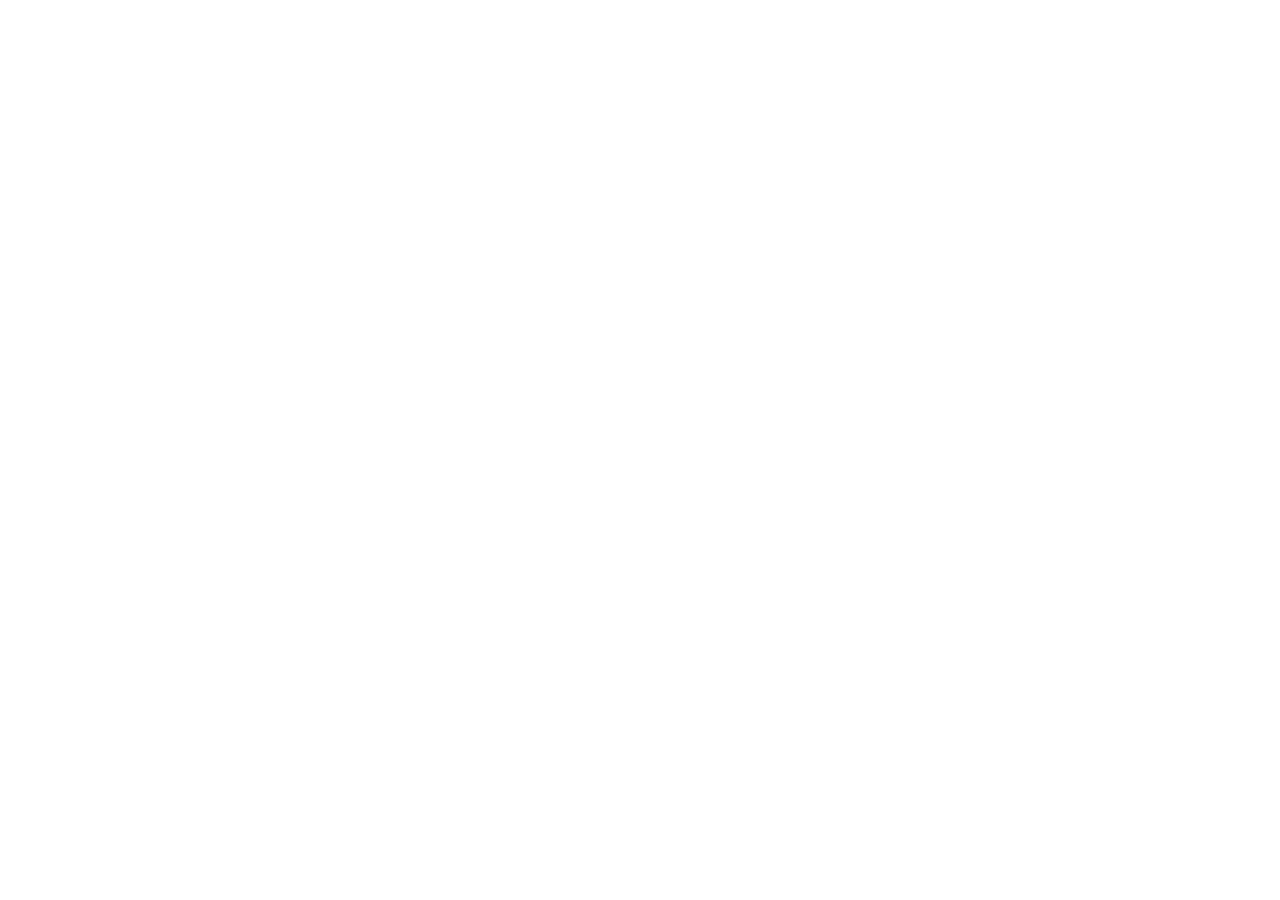
==== commit fb892d5e: "Add files via upload" ====
--- a/index.html
+++ b/index.html
@@ -1,1531 +1,18 @@
 <!DOCTYPE html>
 <html lang="en">
 <head>
-<meta charset="UTF-8">
-<meta name="viewport" content="width=device-width, initial-scale=1.0, maximum-scale=1.0">
-<title>12-Week Confidence Program — 5 Min/Day</title>
-<link href="https://fonts.googleapis.com/css2?family=Bebas+Neue&family=Barlow:ital,wght@0,300;0,400;0,500;0,600;1,400&display=swap" rel="stylesheet">
-<style>
-  :root {
-    --gold: #C9A84C;
-    --gold-light: #e0c070;
-    --black: #080808;
-    --surface: #121212;
-    --card: #1a1a1a;
-    --border: #252525;
-    --text: #e2e2e2;
-    --muted: #777;
-    --white: #ffffff;
-  }
-
-  * { box-sizing: border-box; margin: 0; padding: 0; -webkit-tap-highlight-color: transparent; }
-
-  html { scroll-behavior: smooth; }
-
-  body {
-    background: var(--black);
-    color: var(--text);
-    font-family: 'Barlow', sans-serif;
-    min-height: 100vh;
-    max-width: 480px;
-    margin: 0 auto;
-    padding-bottom: 60px;
-  }
-
-  /* ─── HERO ─── */
-  .hero {
-    position: relative;
-    padding: 52px 24px 40px;
-    text-align: center;
-    overflow: hidden;
-  }
-
-  .hero::before {
-    content: '';
-    position: absolute;
-    top: 0; left: 0; right: 0;
-    height: 3px;
-    background: linear-gradient(90deg, transparent, var(--gold), transparent);
-  }
-
-  .hero::after {
-    content: '';
-    position: absolute;
-    top: 20px; left: 50%;
-    transform: translateX(-50%);
-    width: 280px; height: 180px;
-    background: radial-gradient(ellipse, rgba(201,168,76,0.08) 0%, transparent 70%);
-    pointer-events: none;
-  }
-
-  .hero-handle {
-    font-size: 11px;
-    font-weight: 600;
-    letter-spacing: 0.28em;
-    text-transform: uppercase;
-    color: var(--gold);
-    margin-bottom: 14px;
-    position: relative;
-    z-index: 1;
-    animation: fadeUp 0.5s ease 0s both;
-  }
-
-  .hero-title {
-    font-family: 'Bebas Neue', sans-serif;
-    font-size: 48px;
-    letter-spacing: 0.04em;
-    line-height: 0.95;
-    color: var(--white);
-    margin-bottom: 16px;
-    position: relative;
-    z-index: 1;
-    animation: fadeUp 0.5s ease 0.08s both;
-  }
-
-  .hero-title span { color: var(--gold); }
-
-  .hero-sub {
-    font-size: 14px;
-    color: var(--muted);
-    line-height: 1.65;
-    max-width: 320px;
-    margin: 0 auto 24px;
-    position: relative;
-    z-index: 1;
-    animation: fadeUp 0.5s ease 0.14s both;
-  }
-
-  .hero-badges {
-    display: flex;
-    justify-content: center;
-    gap: 8px;
-    flex-wrap: wrap;
-    position: relative;
-    z-index: 1;
-    animation: fadeUp 0.5s ease 0.2s both;
-  }
-
-  .hero-badge {
-    font-size: 10px;
-    font-weight: 600;
-    letter-spacing: 0.14em;
-    text-transform: uppercase;
-    color: var(--black);
-    background: var(--gold);
-    padding: 5px 12px;
-    border-radius: 2px;
-  }
-
-  .hero-badge-outline {
-    font-size: 10px;
-    font-weight: 600;
-    letter-spacing: 0.14em;
-    text-transform: uppercase;
-    color: var(--gold);
-    border: 1px solid var(--gold);
-    padding: 5px 12px;
-    border-radius: 2px;
-    opacity: 0.7;
-  }
-
-  /* ─── PROGRESS BAR ─── */
-  .progress-bar-wrap {
-    margin: 24px 24px 0;
-    animation: fadeUp 0.5s ease 0.25s both;
-  }
-
-  .progress-meta {
-    display: flex;
-    justify-content: space-between;
-    align-items: center;
-    margin-bottom: 8px;
-  }
-
-  .progress-label {
-    font-size: 10px;
-    font-weight: 600;
-    letter-spacing: 0.2em;
-    text-transform: uppercase;
-    color: var(--gold);
-  }
-
-  .progress-count {
-    font-size: 11px;
-    color: var(--muted);
-    font-weight: 500;
-  }
-
-  .progress-track {
-    height: 4px;
-    background: var(--border);
-    border-radius: 2px;
-    overflow: hidden;
-  }
-
-  .progress-fill {
-    height: 100%;
-    background: var(--gold);
-    border-radius: 2px;
-    transition: width 0.4s ease;
-    width: 0%;
-  }
-
-  /* ─── SECTION ─── */
-  .section-label {
-    font-size: 10px;
-    font-weight: 600;
-    letter-spacing: 0.28em;
-    text-transform: uppercase;
-    color: var(--gold);
-    padding: 0 24px;
-    margin-bottom: 6px;
-    animation: fadeUp 0.5s ease 0.3s both;
-  }
-
-  .section-title {
-    font-family: 'Bebas Neue', sans-serif;
-    font-size: 28px;
-    letter-spacing: 0.04em;
-    color: var(--white);
-    padding: 0 24px;
-    margin-bottom: 4px;
-    line-height: 1;
-    animation: fadeUp 0.5s ease 0.35s both;
-  }
-
-  .section-desc {
-    font-size: 13px;
-    color: var(--muted);
-    padding: 0 24px;
-    margin-bottom: 20px;
-    line-height: 1.6;
-    animation: fadeUp 0.5s ease 0.4s both;
-  }
-
-  /* ─── PHASE HEADER ─── */
-  .phase-block {
-    margin: 28px 0 0;
-  }
-
-  .phase-header {
-    padding: 14px 24px;
-    background: var(--surface);
-    border-top: 1px solid var(--border);
-    border-bottom: 1px solid var(--border);
-    display: flex;
-    align-items: center;
-    gap: 14px;
-  }
-
-  .phase-num {
-    font-family: 'Bebas Neue', sans-serif;
-    font-size: 32px;
-    letter-spacing: 0.04em;
-    color: var(--gold);
-    opacity: 0.3;
-    line-height: 1;
-    flex-shrink: 0;
-  }
-
-  .phase-body {}
-
-  .phase-tag {
-    font-size: 9.5px;
-    font-weight: 600;
-    letter-spacing: 0.2em;
-    text-transform: uppercase;
-    color: var(--gold);
-    margin-bottom: 2px;
-  }
-
-  .phase-title {
-    font-family: 'Bebas Neue', sans-serif;
-    font-size: 22px;
-    letter-spacing: 0.04em;
-    color: var(--white);
-    line-height: 1;
-    margin-bottom: 3px;
-  }
-
-  .phase-desc {
-    font-size: 11.5px;
-    color: var(--muted);
-    line-height: 1.5;
-  }
-
-  .phase-progress {
-    margin-left: auto;
-    flex-shrink: 0;
-    text-align: right;
-  }
-
-  .phase-progress-num {
-    font-family: 'Bebas Neue', sans-serif;
-    font-size: 22px;
-    color: var(--gold);
-    letter-spacing: 0.04em;
-    line-height: 1;
-  }
-
-  .phase-progress-label {
-    font-size: 9px;
-    color: var(--muted);
-    letter-spacing: 0.1em;
-    text-transform: uppercase;
-  }
-
-  /* ─── WEEK CARD ─── */
-  .weeks-list {
-    padding: 12px 24px;
-    display: flex;
-    flex-direction: column;
-    gap: 8px;
-  }
-
-  .week-card {
-    background: var(--card);
-    border: 1px solid var(--border);
-    border-radius: 10px;
-    overflow: hidden;
-    transition: border-color 0.2s;
-  }
-
-  .week-card.has-progress { border-color: #2a260d; }
-  .week-card.complete { border-color: #1a3a1a; }
-
-  .week-header {
-    padding: 16px 16px 16px 20px;
-    display: flex;
-    align-items: center;
-    gap: 12px;
-    cursor: pointer;
-    user-select: none;
-    -webkit-user-select: none;
-  }
-
-  .week-num-badge {
-    font-family: 'Bebas Neue', sans-serif;
-    font-size: 13px;
-    letter-spacing: 0.1em;
-    color: var(--black);
-    background: var(--gold);
-    padding: 3px 8px;
-    border-radius: 3px;
-    flex-shrink: 0;
-    opacity: 0.85;
-  }
-
-  .week-header-body { flex: 1; min-width: 0; }
-
-  .week-theme {
-    font-size: 9.5px;
-    font-weight: 600;
-    letter-spacing: 0.16em;
-    text-transform: uppercase;
-    color: var(--muted);
-    margin-bottom: 2px;
-  }
-
-  .week-title {
-    font-family: 'Bebas Neue', sans-serif;
-    font-size: 19px;
-    letter-spacing: 0.04em;
-    color: var(--white);
-    line-height: 1;
-  }
-
-  .week-dots {
-    display: flex;
-    gap: 4px;
-    margin-top: 5px;
-  }
-
-  .week-dot {
-    width: 6px;
-    height: 6px;
-    border-radius: 50%;
-    background: var(--border);
-    transition: background 0.2s;
-  }
-
-  .week-dot.done { background: var(--gold); }
-
-  .week-chevron {
-    color: var(--muted);
-    font-size: 14px;
-    flex-shrink: 0;
-    transition: transform 0.25s ease;
-    margin-left: 4px;
-  }
-
-  .week-card.open .week-chevron { transform: rotate(180deg); }
-
-  /* ─── DAYS LIST ─── */
-  .days-list {
-    display: none;
-    border-top: 1px solid var(--border);
-  }
-
-  .week-card.open .days-list { display: block; }
-
-  .day-item {
-    padding: 14px 16px 14px 20px;
-    border-bottom: 1px solid #1e1e1e;
-    display: flex;
-    align-items: flex-start;
-    gap: 12px;
-    cursor: pointer;
-    transition: background 0.15s;
-  }
-
-  .day-item:last-child { border-bottom: none; }
-
-  .day-item:active { background: #1f1e15; }
-
-  .day-check {
-    width: 22px;
-    height: 22px;
-    border-radius: 50%;
-    border: 1.5px solid var(--border);
-    flex-shrink: 0;
-    margin-top: 1px;
-    display: flex;
-    align-items: center;
-    justify-content: center;
-    transition: border-color 0.2s, background 0.2s;
-  }
-
-  .day-item.done .day-check {
-    background: var(--gold);
-    border-color: var(--gold);
-  }
-
-  .day-check-mark {
-    display: none;
-    color: var(--black);
-    font-size: 12px;
-    font-weight: 700;
-    line-height: 1;
-  }
-
-  .day-item.done .day-check-mark { display: block; }
-
-  .day-body { flex: 1; min-width: 0; }
-
-  .day-meta {
-    display: flex;
-    align-items: center;
-    gap: 8px;
-    margin-bottom: 4px;
-  }
-
-  .day-num {
-    font-size: 10px;
-    font-weight: 600;
-    letter-spacing: 0.18em;
-    text-transform: uppercase;
-    color: var(--gold);
-  }
-
-  .day-duration {
-    font-size: 9px;
-    font-weight: 600;
-    letter-spacing: 0.12em;
-    text-transform: uppercase;
-    color: var(--muted);
-    border: 1px solid var(--border);
-    padding: 1px 6px;
-    border-radius: 10px;
-  }
-
-  .day-title {
-    font-size: 14px;
-    font-weight: 600;
-    color: var(--white);
-    margin-bottom: 5px;
-    line-height: 1.3;
-  }
-
-  .day-desc {
-    font-size: 12.5px;
-    color: var(--muted);
-    line-height: 1.6;
-  }
-
-  .day-item.done .day-title { color: #888; }
-  .day-item.done .day-desc { color: #555; }
-
-  /* ─── DIVIDER ─── */
-  .divider {
-    display: flex;
-    align-items: center;
-    gap: 12px;
-    padding: 28px 24px 16px;
-    animation: fadeUp 0.5s ease 0.45s both;
-  }
-
-  .divider-line {
-    flex: 1;
-    height: 1px;
-    background: var(--border);
-  }
-
-  .divider-text {
-    font-size: 10px;
-    font-weight: 600;
-    letter-spacing: 0.2em;
-    text-transform: uppercase;
-    color: var(--muted);
-    white-space: nowrap;
-  }
-
-  /* ─── RESET BUTTON ─── */
-  .reset-wrap {
-    padding: 0 24px;
-    margin-top: 32px;
-    text-align: center;
-  }
-
-  .reset-btn {
-    font-size: 11px;
-    font-weight: 600;
-    letter-spacing: 0.16em;
-    text-transform: uppercase;
-    color: #444;
-    background: none;
-    border: none;
-    cursor: pointer;
-    padding: 8px 0;
-  }
-
-  .reset-btn:active { color: var(--muted); }
-
-  /* ─── FOOTER ─── */
-  .footer {
-    margin-top: 40px;
-    padding: 20px 24px;
-    border-top: 1px solid var(--border);
-    text-align: center;
-  }
-
-  .footer-name {
-    font-family: 'Bebas Neue', sans-serif;
-    font-size: 18px;
-    letter-spacing: 0.08em;
-    color: var(--white);
-    margin-bottom: 3px;
-  }
-
-  .footer-cred {
-    font-size: 11px;
-    color: var(--muted);
-    margin-bottom: 8px;
-    letter-spacing: 0.06em;
-  }
-
-  .footer-handle {
-    font-size: 11px;
-    color: var(--gold);
-    font-weight: 600;
-    letter-spacing: 0.12em;
-  }
-
-  /* ─── ANIMATIONS ─── */
-  @keyframes fadeUp {
-    from { opacity: 0; transform: translateY(16px); }
-    to   { opacity: 1; transform: translateY(0); }
-  }
-
-  @media (prefers-reduced-motion: reduce) {
-    [style*="animation"], .hero-handle, .hero-title, .hero-sub, .hero-badges,
-    .progress-bar-wrap, .section-label, .section-title, .section-desc, .divider {
-      animation: none;
-      opacity: 1;
-      transform: none;
-    }
-  }
-</style>
+  <meta charset="UTF-8" />
+  <meta name="viewport" content="width=device-width, initial-scale=1.0" />
+  <title>Talk & Act Like a CEO — 12-Week Confidence Program</title>
+  <meta name="description" content="Answer 10 questions. Get a personalized 12-week program to build the presence, communication, and confidence of an executive." />
+  <meta property="og:title" content="Talk & Act Like a CEO — 12-Week Confidence Program" />
+  <meta property="og:description" content="A free, open-source 12-week confidence program that builds a personalized plan from your goals, challenges, and learning style." />
+  <meta property="og:type" content="website" />
+  <link rel="stylesheet" href="styles/main.css" />
+  <link rel="icon" type="image/svg+xml" href="data:image/svg+xml,<svg xmlns='http://www.w3.org/2000/svg' viewBox='0 0 100 100'><text y='.9em' font-size='90'>👑</text></svg>" />
 </head>
 <body>
-
-  <!-- HERO -->
-  <div class="hero">
-    <div class="hero-handle">Confidence Program · 12 Weeks</div>
-    <h1 class="hero-title"><span>5 Minutes</span><br>A Day.<br>12 Weeks.</h1>
-    <p class="hero-sub">Built to make killer first impressions, command any room, and turn on your natural confidence — especially when you'd normally draw a blank.</p>
-    <div class="hero-badges">
-      <div class="hero-badge">5 Min / Day</div>
-      <div class="hero-badge-outline">60 Exercises</div>
-      <div class="hero-badge-outline">4 Phases</div>
-    </div>
-  </div>
-
-  <!-- PROGRESS -->
-  <div class="progress-bar-wrap">
-    <div class="progress-meta">
-      <div class="progress-label">Your Progress</div>
-      <div class="progress-count" id="progress-count">0 / 60 days complete</div>
-    </div>
-    <div class="progress-track">
-      <div class="progress-fill" id="progress-fill"></div>
-    </div>
-  </div>
-
-  <!-- INTRO -->
-  <div class="divider" style="padding-bottom: 0;">
-    <div class="divider-line"></div>
-    <div class="divider-text">The Program</div>
-    <div class="divider-line"></div>
-  </div>
-
-  <div class="section-label" style="margin-top: 20px;">How It Works</div>
-  <div class="section-title">One Exercise. Five Minutes. Every Day.</div>
-  <p class="section-desc">Tap any week to expand it. Check off each day as you complete it. The program builds — each phase prepares you for the next.</p>
-
-  <!-- ═══════════════════════════════════════════ -->
-  <!-- PHASE 1 -->
-  <!-- ═══════════════════════════════════════════ -->
-  <div class="phase-block">
-    <div class="phase-header">
-      <div class="phase-num">01</div>
-      <div class="phase-body">
-        <div class="phase-tag">Weeks 1 – 3</div>
-        <div class="phase-title">Presence</div>
-        <div class="phase-desc">Posture, eye contact, and voice. How you show up before you say a word.</div>
-      </div>
-      <div class="phase-progress">
-        <div class="phase-progress-num" id="phase1-count">0/15</div>
-        <div class="phase-progress-label">Done</div>
-      </div>
-    </div>
-
-    <div class="weeks-list">
-
-      <!-- Week 1 -->
-      <div class="week-card" data-week="1">
-        <div class="week-header" onclick="toggleWeek(1)">
-          <div class="week-num-badge">WK 1</div>
-          <div class="week-header-body">
-            <div class="week-theme">First impressions</div>
-            <div class="week-title">Power Posture & The Pause</div>
-            <div class="week-dots" id="dots-1"></div>
-          </div>
-          <div class="week-chevron">▾</div>
-        </div>
-        <div class="days-list" id="days-1">
-
-          <div class="day-item" data-week="1" data-day="1" onclick="toggleDay(this)">
-            <div class="day-check"><div class="day-check-mark">✓</div></div>
-            <div class="day-body">
-              <div class="day-meta">
-                <div class="day-num">Day 1</div>
-                <div class="day-duration">5 min</div>
-              </div>
-              <div class="day-title">The Pause Entry</div>
-              <div class="day-desc">Walk to a mirror or doorway. Enter the space and pause for 2 full seconds before moving — scan the room slowly, then step forward. Repeat 10 times. You're rewiring the rush instinct that makes you look anxious.</div>
-            </div>
-          </div>
-
-          <div class="day-item" data-week="1" data-day="2" onclick="toggleDay(this)">
-            <div class="day-check"><div class="day-check-mark">✓</div></div>
-            <div class="day-body">
-              <div class="day-meta">
-                <div class="day-num">Day 2</div>
-                <div class="day-duration">5 min</div>
-              </div>
-              <div class="day-title">Handshake Mastery</div>
-              <div class="day-desc">Practice the firm handshake drill: web-to-web contact, 2–3 pumps, eye contact held. Say "Great to meet you" out loud every rep. 10 rounds. The goal is automatic — no thinking when it counts.</div>
-            </div>
-          </div>
-
-          <div class="day-item" data-week="1" data-day="3" onclick="toggleDay(this)">
-            <div class="day-check"><div class="day-check-mark">✓</div></div>
-            <div class="day-body">
-              <div class="day-meta">
-                <div class="day-num">Day 3</div>
-                <div class="day-duration">5 min</div>
-              </div>
-              <div class="day-title">The Slow Smile</div>
-              <div class="day-desc">Hold a neutral face in the mirror for 2 seconds, then let a genuine smile spread from the eyes out — never flash or snap it on. Practice 10 times. This is your "I see you" move. It reads as confident, not eager.</div>
-            </div>
-          </div>
-
-          <div class="day-item" data-week="1" data-day="4" onclick="toggleDay(this)">
-            <div class="day-check"><div class="day-check-mark">✓</div></div>
-            <div class="day-body">
-              <div class="day-meta">
-                <div class="day-num">Day 4</div>
-                <div class="day-duration">5 min</div>
-              </div>
-              <div class="day-title">The Name Anchor</div>
-              <div class="day-desc">Write down 5 names. "Meet" each one: extend your hand, make eye contact, say "Great to meet you, [Name]." The name echo makes people feel genuinely seen. Practice until it's reflex, not effort.</div>
-            </div>
-          </div>
-
-          <div class="day-item" data-week="1" data-day="5" onclick="toggleDay(this)">
-            <div class="day-check"><div class="day-check-mark">✓</div></div>
-            <div class="day-body">
-              <div class="day-meta">
-                <div class="day-num">Day 5</div>
-                <div class="day-duration">5 min</div>
-              </div>
-              <div class="day-title">Posture Reset Protocol</div>
-              <div class="day-desc">Set 5 phone alerts throughout today. At each alert: chest up, shoulders back, chin level, jaw relaxed. Hold 60 seconds. This isn't a one-day fix — it's building a new default. The body teaches the mind.</div>
-            </div>
-          </div>
-
-        </div>
-      </div>
-
-      <!-- Week 2 -->
-      <div class="week-card" data-week="2">
-        <div class="week-header" onclick="toggleWeek(2)">
-          <div class="week-num-badge">WK 2</div>
-          <div class="week-header-body">
-            <div class="week-theme">Own the room without words</div>
-            <div class="week-title">Eye Contact & Space</div>
-            <div class="week-dots" id="dots-2"></div>
-          </div>
-          <div class="week-chevron">▾</div>
-        </div>
-        <div class="days-list" id="days-2">
-
-          <div class="day-item" data-week="2" data-day="1" onclick="toggleDay(this)">
-            <div class="day-check"><div class="day-check-mark">✓</div></div>
-            <div class="day-body">
-              <div class="day-meta"><div class="day-num">Day 1</div><div class="day-duration">5 min</div></div>
-              <div class="day-title">The Triangle Technique</div>
-              <div class="day-desc">Practice on your reflection: rotate eye contact between left eye, right eye, and mouth in a slow triangle. Aim for natural, not robotic. This is how confident people hold attention without staring people down.</div>
-            </div>
-          </div>
-
-          <div class="day-item" data-week="2" data-day="2" onclick="toggleDay(this)">
-            <div class="day-check"><div class="day-check-mark">✓</div></div>
-            <div class="day-body">
-              <div class="day-meta"><div class="day-num">Day 2</div><div class="day-duration">5 min</div></div>
-              <div class="day-title">Space Claiming</div>
-              <div class="day-desc">Practice standing and sitting without shrinking. Feet shoulder-width, arms relaxed at sides — not crossed, not tucked. Hold each position for 90 seconds. Claiming space is a social signal, not arrogance.</div>
-            </div>
-          </div>
-
-          <div class="day-item" data-week="2" data-day="3" onclick="toggleDay(this)">
-            <div class="day-check"><div class="day-check-mark">✓</div></div>
-            <div class="day-body">
-              <div class="day-meta"><div class="day-num">Day 3</div><div class="day-duration">5 min</div></div>
-              <div class="day-title">The Deliberate Walk</div>
-              <div class="day-desc">Walk to 5 different spots in your home as if entering a networking event each time. Purposeful pace, head level, eyes forward, shoulders back. Not rushed, not dragging. Walk like you've been here before.</div>
-            </div>
-          </div>
-
-          <div class="day-item" data-week="2" data-day="4" onclick="toggleDay(this)">
-            <div class="day-check"><div class="day-check-mark">✓</div></div>
-            <div class="day-body">
-              <div class="day-meta"><div class="day-num">Day 4</div><div class="day-duration">5 min</div></div>
-              <div class="day-title">The Attentive Nod</div>
-              <div class="day-desc">Record yourself for 2 minutes responding to an imagined conversation. Watch it back: are you nodding, tilting your head slightly, showing micro-expressions? Active listening is visible — practice making yours show.</div>
-            </div>
-          </div>
-
-          <div class="day-item" data-week="2" data-day="5" onclick="toggleDay(this)">
-            <div class="day-check"><div class="day-check-mark">✓</div></div>
-            <div class="day-body">
-              <div class="day-meta"><div class="day-num">Day 5</div><div class="day-duration">5 min</div></div>
-              <div class="day-title">Confident Rest Face</div>
-              <div class="day-desc">5 minutes of mirror work finding your "at ease" expression: relaxed jaw, soft eyes, slight upward corners of the mouth. This is your default public face. Most people walk around looking worried. You won't.</div>
-            </div>
-          </div>
-
-        </div>
-      </div>
-
-      <!-- Week 3 -->
-      <div class="week-card" data-week="3">
-        <div class="week-header" onclick="toggleWeek(3)">
-          <div class="week-num-badge">WK 3</div>
-          <div class="week-header-body">
-            <div class="week-theme">Make your voice work for you</div>
-            <div class="week-title">Voice Control & Presence</div>
-            <div class="week-dots" id="dots-3"></div>
-          </div>
-          <div class="week-chevron">▾</div>
-        </div>
-        <div class="days-list" id="days-3">
-
-          <div class="day-item" data-week="3" data-day="1" onclick="toggleDay(this)">
-            <div class="day-check"><div class="day-check-mark">✓</div></div>
-            <div class="day-body">
-              <div class="day-meta"><div class="day-num">Day 1</div><div class="day-duration">5 min</div></div>
-              <div class="day-title">Belly Breathing</div>
-              <div class="day-desc">One hand on chest, one on belly. Breathe so only the belly hand moves. 5 full minutes. Diaphragmatic breathing deepens your voice naturally, lowers your heart rate under pressure, and eliminates that tight, high-pitched stress voice.</div>
-            </div>
-          </div>
-
-          <div class="day-item" data-week="3" data-day="2" onclick="toggleDay(this)">
-            <div class="day-check"><div class="day-check-mark">✓</div></div>
-            <div class="day-body">
-              <div class="day-meta"><div class="day-num">Day 2</div><div class="day-duration">5 min</div></div>
-              <div class="day-title">Pace Finder</div>
-              <div class="day-desc">Read any paragraph out loud at 3 speeds: rushing (too fast, sounds nervous), slow (too deliberate, sounds unsure), then your "I'm telling you something important" pace. Record all three. Your confident pace is the deliverable.</div>
-            </div>
-          </div>
-
-          <div class="day-item" data-week="3" data-day="3" onclick="toggleDay(this)">
-            <div class="day-check"><div class="day-check-mark">✓</div></div>
-            <div class="day-body">
-              <div class="day-meta"><div class="day-num">Day 3</div><div class="day-duration">5 min</div></div>
-              <div class="day-title">Kill the Filler</div>
-              <div class="day-desc">Record yourself talking for 3 minutes on any topic. Count every "um," "uh," and "like." Now replay — replace each one with a 1-second pause. The pause sounds more confident than the filler every time. This is your highest-ROI vocal upgrade.</div>
-            </div>
-          </div>
-
-          <div class="day-item" data-week="3" data-day="4" onclick="toggleDay(this)">
-            <div class="day-check"><div class="day-check-mark">✓</div></div>
-            <div class="day-body">
-              <div class="day-meta"><div class="day-num">Day 4</div><div class="day-duration">5 min</div></div>
-              <div class="day-title">Room Projection</div>
-              <div class="day-desc">Practice the same sentence at 3 volumes: intimate conversation, conference table, speaking across a large room. Projection comes from breath support — not from straining or shouting. Find where your voice carries without effort.</div>
-            </div>
-          </div>
-
-          <div class="day-item" data-week="3" data-day="5" onclick="toggleDay(this)">
-            <div class="day-check"><div class="day-check-mark">✓</div></div>
-            <div class="day-body">
-              <div class="day-meta"><div class="day-num">Day 5</div><div class="day-duration">5 min</div></div>
-              <div class="day-title">Tone Warmth</div>
-              <div class="day-desc">Say "Tell me more about that" three ways: flat (robotic), cold (dismissive), then warm and genuinely curious. Practice the warm version 15 times until it's your automatic response. Warmth in your tone signals safety — people open up to it.</div>
-            </div>
-          </div>
-
-        </div>
-      </div>
-
-    </div>
-  </div>
-
-  <!-- ═══════════════════════════════════════════ -->
-  <!-- PHASE 2 -->
-  <!-- ═══════════════════════════════════════════ -->
-  <div class="phase-block">
-    <div class="phase-header">
-      <div class="phase-num">02</div>
-      <div class="phase-body">
-        <div class="phase-tag">Weeks 4 – 6</div>
-        <div class="phase-title">Connection</div>
-        <div class="phase-desc">Conversations that flow. Stories that stick. Group settings that don't drain you.</div>
-      </div>
-      <div class="phase-progress">
-        <div class="phase-progress-num" id="phase2-count">0/15</div>
-        <div class="phase-progress-label">Done</div>
-      </div>
-    </div>
-
-    <div class="weeks-list">
-
-      <!-- Week 4 -->
-      <div class="week-card" data-week="4">
-        <div class="week-header" onclick="toggleWeek(4)">
-          <div class="week-num-badge">WK 4</div>
-          <div class="week-header-body">
-            <div class="week-theme">Never run out of things to say</div>
-            <div class="week-title">Conversation Architecture</div>
-            <div class="week-dots" id="dots-4"></div>
-          </div>
-          <div class="week-chevron">▾</div>
-        </div>
-        <div class="days-list" id="days-4">
-
-          <div class="day-item" data-week="4" data-day="1" onclick="toggleDay(this)">
-            <div class="day-check"><div class="day-check-mark">✓</div></div>
-            <div class="day-body">
-              <div class="day-meta"><div class="day-num">Day 1</div><div class="day-duration">5 min</div></div>
-              <div class="day-title">The FORD Drill</div>
-              <div class="day-desc">Write 2 genuine questions each for Family, Occupation, Recreation, and Dreams. Say each out loud naturally. This is your emergency conversation toolkit — not a script, but a menu. When you go blank, you reach for it.</div>
-            </div>
-          </div>
-
-          <div class="day-item" data-week="4" data-day="2" onclick="toggleDay(this)">
-            <div class="day-check"><div class="day-check-mark">✓</div></div>
-            <div class="day-body">
-              <div class="day-meta"><div class="day-num">Day 2</div><div class="day-duration">5 min</div></div>
-              <div class="day-title">Observation Openers</div>
-              <div class="day-desc">Write 10 genuine, situational conversation starters based on something you'd actually observe — their work, a detail in the room, something you heard them mention. Not compliments — observations. These are far more memorable and far less creepy.</div>
-            </div>
-          </div>
-
-          <div class="day-item" data-week="4" data-day="3" onclick="toggleDay(this)">
-            <div class="day-check"><div class="day-check-mark">✓</div></div>
-            <div class="day-body">
-              <div class="day-meta"><div class="day-num">Day 3</div><div class="day-duration">5 min</div></div>
-              <div class="day-title">One Layer Down</div>
-              <div class="day-desc">Practice follow-up questions that dig one level deeper instead of changing subjects. "Where are you from?" → "What's the biggest difference living here vs. there?" Go deeper, not broader. This is how surface talk becomes real conversation.</div>
-            </div>
-          </div>
-
-          <div class="day-item" data-week="4" data-day="4" onclick="toggleDay(this)">
-            <div class="day-check"><div class="day-check-mark">✓</div></div>
-            <div class="day-body">
-              <div class="day-meta"><div class="day-num">Day 4</div><div class="day-duration">5 min</div></div>
-              <div class="day-title">The Callback</div>
-              <div class="day-desc">Write 5 short conversation scenarios. In each one, practice referencing something mentioned earlier: "Going back to what you said about X…" Callbacks show you actually listened. In a world of half-listeners, this makes you unforgettable.</div>
-            </div>
-          </div>
-
-          <div class="day-item" data-week="4" data-day="5" onclick="toggleDay(this)">
-            <div class="day-check"><div class="day-check-mark">✓</div></div>
-            <div class="day-body">
-              <div class="day-meta"><div class="day-num">Day 5</div><div class="day-duration">5 min</div></div>
-              <div class="day-title">Exit Gracefully</div>
-              <div class="day-desc">Write and practice 5 polished conversation exits. Example: "It's been great talking — I want to catch a few people before they leave." Smooth, warm, not abrupt. Ending well is as important as starting well — it's the last thing they remember.</div>
-            </div>
-          </div>
-
-        </div>
-      </div>
-
-      <!-- Week 5 -->
-      <div class="week-card" data-week="5">
-        <div class="week-header" onclick="toggleWeek(5)">
-          <div class="week-num-badge">WK 5</div>
-          <div class="week-header-body">
-            <div class="week-theme">Be the most memorable person there</div>
-            <div class="week-title">Storytelling & Deep Listening</div>
-            <div class="week-dots" id="dots-5"></div>
-          </div>
-          <div class="week-chevron">▾</div>
-        </div>
-        <div class="days-list" id="days-5">
-
-          <div class="day-item" data-week="5" data-day="1" onclick="toggleDay(this)">
-            <div class="day-check"><div class="day-check-mark">✓</div></div>
-            <div class="day-body">
-              <div class="day-meta"><div class="day-num">Day 1</div><div class="day-duration">5 min</div></div>
-              <div class="day-title">The Story Spine</div>
-              <div class="day-desc">Pick one real story from your life. Structure it in exactly this shape: Context (10 sec) → Conflict (20 sec) → Resolution (15 sec) → Lesson (5 sec). Time it. Practice out loud. A structured story is 3x more memorable than a ramble.</div>
-            </div>
-          </div>
-
-          <div class="day-item" data-week="5" data-day="2" onclick="toggleDay(this)">
-            <div class="day-check"><div class="day-check-mark">✓</div></div>
-            <div class="day-body">
-              <div class="day-meta"><div class="day-num">Day 2</div><div class="day-duration">5 min</div></div>
-              <div class="day-title">The Sensory Detail</div>
-              <div class="day-desc">Take 3 of your stories. Add one vivid sensory detail to each — not "a busy restaurant" but "there were 30 people and someone at the next table was laughing way too loud." Specific details are what make stories feel real. Practice all three out loud.</div>
-            </div>
-          </div>
-
-          <div class="day-item" data-week="5" data-day="3" onclick="toggleDay(this)">
-            <div class="day-check"><div class="day-check-mark">✓</div></div>
-            <div class="day-body">
-              <div class="day-meta"><div class="day-num">Day 3</div><div class="day-duration">5 min</div></div>
-              <div class="day-title">Emotion First</div>
-              <div class="day-desc">Reopen 5 different stories by leading with the emotion before the event: "I was genuinely embarrassed when…" or "The strangest calm came over me right before…" People lean in for emotion. They stay for the story. Practice each out loud.</div>
-            </div>
-          </div>
-
-          <div class="day-item" data-week="5" data-day="4" onclick="toggleDay(this)">
-            <div class="day-check"><div class="day-check-mark">✓</div></div>
-            <div class="day-body">
-              <div class="day-meta"><div class="day-num">Day 4</div><div class="day-duration">5 min</div></div>
-              <div class="day-title">The Echo Technique</div>
-              <div class="day-desc">Play any podcast, video, or voice memo. Practice repeating the last 3 words of each sentence as a question. "…and then I quit." → "You just quit?" This signals deep listening and prompts people to expand. Drill it until it's natural, not mechanical.</div>
-            </div>
-          </div>
-
-          <div class="day-item" data-week="5" data-day="5" onclick="toggleDay(this)">
-            <div class="day-check"><div class="day-check-mark">✓</div></div>
-            <div class="day-body">
-              <div class="day-meta"><div class="day-num">Day 5</div><div class="day-duration">5 min</div></div>
-              <div class="day-title">Punch Line First</div>
-              <div class="day-desc">Take your 3 best stories. Lead with the most interesting part first, then fill in the setup: "I ended up on stage at a conference where I knew no one — here's how that happened." Leads that make people want the next sentence. Practice all three.</div>
-            </div>
-          </div>
-
-        </div>
-      </div>
-
-      <!-- Week 6 -->
-      <div class="week-card" data-week="6">
-        <div class="week-header" onclick="toggleWeek(6)">
-          <div class="week-num-badge">WK 6</div>
-          <div class="week-header-body">
-            <div class="week-theme">Command group settings</div>
-            <div class="week-title">Group Dynamics</div>
-            <div class="week-dots" id="dots-6"></div>
-          </div>
-          <div class="week-chevron">▾</div>
-        </div>
-        <div class="days-list" id="days-6">
-
-          <div class="day-item" data-week="6" data-day="1" onclick="toggleDay(this)">
-            <div class="day-check"><div class="day-check-mark">✓</div></div>
-            <div class="day-body">
-              <div class="day-meta"><div class="day-num">Day 1</div><div class="day-duration">5 min</div></div>
-              <div class="day-title">The 40/60 Balance</div>
-              <div class="day-desc">In your next real conversation, consciously aim to speak 40% and listen 60%. Afterward, journal one specific thing you learned about the other person that you wouldn't have if you'd talked more. Curiosity is a charisma superpower.</div>
-            </div>
-          </div>
-
-          <div class="day-item" data-week="6" data-day="2" onclick="toggleDay(this)">
-            <div class="day-check"><div class="day-check-mark">✓</div></div>
-            <div class="day-body">
-              <div class="day-meta"><div class="day-num">Day 2</div><div class="day-duration">5 min</div></div>
-              <div class="day-title">Open Stance Drill</div>
-              <div class="day-desc">Practice three standing positions: closed (arms crossed, feet together), neutral (hands in pockets, feet slightly apart), open (arms relaxed, feet shoulder-width, body angled toward others). Feel the difference. Your body broadcasts your intent before you speak.</div>
-            </div>
-          </div>
-
-          <div class="day-item" data-week="6" data-day="3" onclick="toggleDay(this)">
-            <div class="day-check"><div class="day-check-mark">✓</div></div>
-            <div class="day-body">
-              <div class="day-meta"><div class="day-num">Day 3</div><div class="day-duration">5 min</div></div>
-              <div class="day-title">Inclusive Eye Contact</div>
-              <div class="day-desc">Imagine a group of 4 people around you. Practice making brief, warm eye contact with each person in turn — naturally rotating, not scanning robotically. The goal: everyone in the group feels acknowledged. This is how you command a room without dominating it.</div>
-            </div>
-          </div>
-
-          <div class="day-item" data-week="6" data-day="4" onclick="toggleDay(this)">
-            <div class="day-check"><div class="day-check-mark">✓</div></div>
-            <div class="day-body">
-              <div class="day-meta"><div class="day-num">Day 4</div><div class="day-duration">5 min</div></div>
-              <div class="day-title">Energy Calibration</div>
-              <div class="day-desc">Think of 3 social environments: quiet dinner, cocktail party, sports event. Practice physically and vocally calibrating your energy to each one, then elevating it slightly above the room's baseline. You match, then you lead. That's social influence.</div>
-            </div>
-          </div>
-
-          <div class="day-item" data-week="6" data-day="5" onclick="toggleDay(this)">
-            <div class="day-check"><div class="day-check-mark">✓</div></div>
-            <div class="day-body">
-              <div class="day-meta"><div class="day-num">Day 5</div><div class="day-duration">5 min</div></div>
-              <div class="day-title">The Group Entry</div>
-              <div class="day-desc">Write and practice 3 ways to join an existing conversation circle: the physical approach angle, your opening line, and how you establish yourself within 60 seconds without hijacking the conversation. Practice each scenario out loud from start to finish.</div>
-            </div>
-          </div>
-
-        </div>
-      </div>
-
-    </div>
-  </div>
-
-  <!-- ═══════════════════════════════════════════ -->
-  <!-- PHASE 3 -->
-  <!-- ═══════════════════════════════════════════ -->
-  <div class="phase-block">
-    <div class="phase-header">
-      <div class="phase-num">03</div>
-      <div class="phase-body">
-        <div class="phase-tag">Weeks 7 – 9</div>
-        <div class="phase-title">Influence</div>
-        <div class="phase-desc">Networking with high-achievers. Natural charm. Turning anxiety into fuel.</div>
-      </div>
-      <div class="phase-progress">
-        <div class="phase-progress-num" id="phase3-count">0/15</div>
-        <div class="phase-progress-label">Done</div>
-      </div>
-    </div>
-
-    <div class="weeks-list">
-
-      <!-- Week 7 -->
-      <div class="week-card" data-week="7">
-        <div class="week-header" onclick="toggleWeek(7)">
-          <div class="week-num-badge">WK 7</div>
-          <div class="week-header-body">
-            <div class="week-theme">Make successful people want to talk to you</div>
-            <div class="week-title">Networking with High-Achievers</div>
-            <div class="week-dots" id="dots-7"></div>
-          </div>
-          <div class="week-chevron">▾</div>
-        </div>
-        <div class="days-list" id="days-7">
-
-          <div class="day-item" data-week="7" data-day="1" onclick="toggleDay(this)">
-            <div class="day-check"><div class="day-check-mark">✓</div></div>
-            <div class="day-body">
-              <div class="day-meta"><div class="day-num">Day 1</div><div class="day-duration">5 min</div></div>
-              <div class="day-title">Value-First Mindset</div>
-              <div class="day-desc">Write 3 genuine ways you could add value to someone you admire — before asking for anything. An article, an intro, a resource, a specific compliment about their work. This is the operating system that separates memorable networkers from forgettable ones.</div>
-            </div>
-          </div>
-
-          <div class="day-item" data-week="7" data-day="2" onclick="toggleDay(this)">
-            <div class="day-check"><div class="day-check-mark">✓</div></div>
-            <div class="day-body">
-              <div class="day-meta"><div class="day-num">Day 2</div><div class="day-duration">5 min</div></div>
-              <div class="day-title">The Research Opener</div>
-              <div class="day-desc">Find something public about 3 people you'd like to meet — a talk, article, decision, or achievement. Draft a genuine, curious opening line for each one. Not flattery — real curiosity about something specific. This is how you get 5 minutes with anyone.</div>
-            </div>
-          </div>
-
-          <div class="day-item" data-week="7" data-day="3" onclick="toggleDay(this)">
-            <div class="day-check"><div class="day-check-mark">✓</div></div>
-            <div class="day-body">
-              <div class="day-meta"><div class="day-num">Day 3</div><div class="day-duration">5 min</div></div>
-              <div class="day-title">The Memorable Intro</div>
-              <div class="day-desc">Write your 15-second personal introduction: who you are, what you do unusually well, and a hook that makes them want to ask more. No job titles — just outcomes. "I help athletes stay in their sport through injury" beats "I'm a physical therapist" every time. Drill it out loud.</div>
-            </div>
-          </div>
-
-          <div class="day-item" data-week="7" data-day="4" onclick="toggleDay(this)">
-            <div class="day-check"><div class="day-check-mark">✓</div></div>
-            <div class="day-body">
-              <div class="day-meta"><div class="day-num">Day 4</div><div class="day-duration">5 min</div></div>
-              <div class="day-title">The 24-Hour Follow-Up</div>
-              <div class="day-desc">Write a follow-up template: reference one specific thing from the conversation, add one line of value (an idea, resource, or thought), keep it 3 sentences max. This is how you get remembered in a world where nobody follows up. Practice writing 3 drafts for hypothetical scenarios.</div>
-            </div>
-          </div>
-
-          <div class="day-item" data-week="7" data-day="5" onclick="toggleDay(this)">
-            <div class="day-check"><div class="day-check-mark">✓</div></div>
-            <div class="day-body">
-              <div class="day-meta"><div class="day-num">Day 5</div><div class="day-duration">5 min</div></div>
-              <div class="day-title">Common Ground Fast</div>
-              <div class="day-desc">In 2–3 minutes of conversation, find one genuine shared interest: life stage, goals, places, frustrations, ambitions. Practice asking questions that uncover overlap. Write 8 questions designed to surface common ground quickly. Shared ground is the fastest path to real connection.</div>
-            </div>
-          </div>
-
-        </div>
-      </div>
-
-      <!-- Week 8 -->
-      <div class="week-card" data-week="8">
-        <div class="week-header" onclick="toggleWeek(8)">
-          <div class="week-num-badge">WK 8</div>
-          <div class="week-header-body">
-            <div class="week-theme">Turn on your likeability at will</div>
-            <div class="week-title">Natural Charm & Wit</div>
-            <div class="week-dots" id="dots-8"></div>
-          </div>
-          <div class="week-chevron">▾</div>
-        </div>
-        <div class="days-list" id="days-8">
-
-          <div class="day-item" data-week="8" data-day="1" onclick="toggleDay(this)">
-            <div class="day-check"><div class="day-check-mark">✓</div></div>
-            <div class="day-body">
-              <div class="day-meta"><div class="day-num">Day 1</div><div class="day-duration">5 min</div></div>
-              <div class="day-title">The Specific Compliment</div>
-              <div class="day-desc">Write 10 genuine, specific compliments — not "you seem smart" but "the way you framed that tradeoff was something I hadn't considered." Specific compliments hit differently because they prove you actually paid attention. Say all 10 out loud until they feel natural, not scripted.</div>
-            </div>
-          </div>
-
-          <div class="day-item" data-week="8" data-day="2" onclick="toggleDay(this)">
-            <div class="day-check"><div class="day-check-mark">✓</div></div>
-            <div class="day-body">
-              <div class="day-meta"><div class="day-num">Day 2</div><div class="day-duration">5 min</div></div>
-              <div class="day-title">Playful Observation</div>
-              <div class="day-desc">Practice making one light, warm observation that shows you're paying attention: "You clearly know your stuff here — how long have you been obsessed with this?" Curiosity + warmth = charm. Write 5 playful observations for different contexts, then say them out loud until the tone is right.</div>
-            </div>
-          </div>
-
-          <div class="day-item" data-week="8" data-day="3" onclick="toggleDay(this)">
-            <div class="day-check"><div class="day-check-mark">✓</div></div>
-            <div class="day-body">
-              <div class="day-meta"><div class="day-num">Day 3</div><div class="day-duration">5 min</div></div>
-              <div class="day-title">The Unexpected Answer</div>
-              <div class="day-desc">Take 5 common small-talk questions ("What do you do?" / "How's it going?" / "What brings you here?") and write one genuine, unexpected answer for each. Not clever for clever's sake — genuinely real. Unexpected answers make you interesting. Predictable answers make you forgettable.</div>
-            </div>
-          </div>
-
-          <div class="day-item" data-week="8" data-day="4" onclick="toggleDay(this)">
-            <div class="day-check"><div class="day-check-mark">✓</div></div>
-            <div class="day-body">
-              <div class="day-meta"><div class="day-num">Day 4</div><div class="day-duration">5 min</div></div>
-              <div class="day-title">Self-Aware Humor</div>
-              <div class="day-desc">Identify one quirk, contradiction, or irony about yourself you can reference lightly — something that humanizes you without undermining you. Practice one self-aware comment per conversation, max. Practiced self-awareness reads as confidence. Excessive self-deprecation reads as insecurity.</div>
-            </div>
-          </div>
-
-          <div class="day-item" data-week="8" data-day="5" onclick="toggleDay(this)">
-            <div class="day-check"><div class="day-check-mark">✓</div></div>
-            <div class="day-body">
-              <div class="day-meta"><div class="day-num">Day 5</div><div class="day-duration">5 min</div></div>
-              <div class="day-title">Genuine Laughter</div>
-              <div class="day-desc">Notice the difference between performed laughter and real laughter in your daily interactions today. Practice the 2-second reaction window: let things land before you respond. Real humor is received, not performed. When something is actually funny, let your body show it — don't manage it.</div>
-            </div>
-          </div>
-
-        </div>
-      </div>
-
-      <!-- Week 9 -->
-      <div class="week-card" data-week="9">
-        <div class="week-header" onclick="toggleWeek(9)">
-          <div class="week-num-badge">WK 9</div>
-          <div class="week-header-body">
-            <div class="week-theme">Replace anxiety with preparation</div>
-            <div class="week-title">Social Anxiety Management</div>
-            <div class="week-dots" id="dots-9"></div>
-          </div>
-          <div class="week-chevron">▾</div>
-        </div>
-        <div class="days-list" id="days-9">
-
-          <div class="day-item" data-week="9" data-day="1" onclick="toggleDay(this)">
-            <div class="day-check"><div class="day-check-mark">✓</div></div>
-            <div class="day-body">
-              <div class="day-meta"><div class="day-num">Day 1</div><div class="day-duration">5 min</div></div>
-              <div class="day-title">Box Breathing</div>
-              <div class="day-desc">Breathe in 4 counts, hold 4, breathe out 4, hold 4. Repeat 5 rounds — that's 80 seconds. Then practice this before one stressful social interaction today. Box breathing directly activates the parasympathetic nervous system. Your nervous system is trainable. Start now.</div>
-            </div>
-          </div>
-
-          <div class="day-item" data-week="9" data-day="2" onclick="toggleDay(this)">
-            <div class="day-check"><div class="day-check-mark">✓</div></div>
-            <div class="day-body">
-              <div class="day-meta"><div class="day-num">Day 2</div><div class="day-duration">5 min</div></div>
-              <div class="day-title">The Reframe Drill</div>
-              <div class="day-desc">Write 5 anxious thoughts you commonly have in social situations. Rewrite each as a neutral, evidence-based observation. "They think I'm boring" → "I don't have data on what they think. What I can control is how I engage." Anxiety lives in the story, not the situation.</div>
-            </div>
-          </div>
-
-          <div class="day-item" data-week="9" data-day="3" onclick="toggleDay(this)">
-            <div class="day-check"><div class="day-check-mark">✓</div></div>
-            <div class="day-body">
-              <div class="day-meta"><div class="day-num">Day 3</div><div class="day-duration">5 min</div></div>
-              <div class="day-title">Best / Worst / Likely</div>
-              <div class="day-desc">For an upcoming social event you're anxious about, map three scenarios: worst realistic case, best realistic case, most likely case. Write all three out. You'll find the most likely case is much closer to fine than your anxiety predicts. Do this every time before a high-stakes event.</div>
-            </div>
-          </div>
-
-          <div class="day-item" data-week="9" data-day="4" onclick="toggleDay(this)">
-            <div class="day-check"><div class="day-check-mark">✓</div></div>
-            <div class="day-body">
-              <div class="day-meta"><div class="day-num">Day 4</div><div class="day-duration">5 min</div></div>
-              <div class="day-title">The 5-Minute Rule</div>
-              <div class="day-desc">Before any social situation you're dreading, commit to only 5 minutes. Write your exit line in advance. Having a planned exit reduces the threat response that makes you avoid the event entirely. Knowing you can leave is often what lets you stay. Practice the script out loud.</div>
-            </div>
-          </div>
-
-          <div class="day-item" data-week="9" data-day="5" onclick="toggleDay(this)">
-            <div class="day-check"><div class="day-check-mark">✓</div></div>
-            <div class="day-body">
-              <div class="day-meta"><div class="day-num">Day 5</div><div class="day-duration">5 min</div></div>
-              <div class="day-title">The Anchor Pose</div>
-              <div class="day-desc">Choose one power posture: chest open, shoulders back, chin level, weight evenly distributed. Hold it for 2 full minutes in private. Practice this before every social situation this week. Research from Harvard, Stanford, and Oxford all show this shifts your internal state before you've said a word.</div>
-            </div>
-          </div>
-
-        </div>
-      </div>
-
-    </div>
-  </div>
-
-  <!-- ═══════════════════════════════════════════ -->
-  <!-- PHASE 4 -->
-  <!-- ═══════════════════════════════════════════ -->
-  <div class="phase-block">
-    <div class="phase-header">
-      <div class="phase-num">04</div>
-      <div class="phase-body">
-        <div class="phase-tag">Weeks 10 – 12</div>
-        <div class="phase-title">Mastery</div>
-        <div class="phase-desc">Professional presence, leadership, and the entrepreneur identity you're building.</div>
-      </div>
-      <div class="phase-progress">
-        <div class="phase-progress-num" id="phase4-count">0/15</div>
-        <div class="phase-progress-label">Done</div>
-      </div>
-    </div>
-
-    <div class="weeks-list">
-
-      <!-- Week 10 -->
-      <div class="week-card" data-week="10">
-        <div class="week-header" onclick="toggleWeek(10)">
-          <div class="week-num-badge">WK 10</div>
-          <div class="week-header-body">
-            <div class="week-theme">Get noticed in rooms that matter</div>
-            <div class="week-title">Professional Presence</div>
-            <div class="week-dots" id="dots-10"></div>
-          </div>
-          <div class="week-chevron">▾</div>
-        </div>
-        <div class="days-list" id="days-10">
-
-          <div class="day-item" data-week="10" data-day="1" onclick="toggleDay(this)">
-            <div class="day-check"><div class="day-check-mark">✓</div></div>
-            <div class="day-body">
-              <div class="day-meta"><div class="day-num">Day 1</div><div class="day-duration">5 min</div></div>
-              <div class="day-title">The Elevator Pitch</div>
-              <div class="day-desc">Write and practice a 30-second introduction built for professional events. Lead with outcome, not title: not "I'm a PT" but "I help competitive athletes stay in their sport through injury." Time it. Say it 10 times until it sounds like belief, not a rehearsed line.</div>
-            </div>
-          </div>
-
-          <div class="day-item" data-week="10" data-day="2" onclick="toggleDay(this)">
-            <div class="day-check"><div class="day-check-mark">✓</div></div>
-            <div class="day-body">
-              <div class="day-meta"><div class="day-num">Day 2</div><div class="day-duration">5 min</div></div>
-              <div class="day-title">Name + Value</div>
-              <div class="day-desc">Reduce your intro to its most essential form: name + one clear, immediate value statement. This is your opening sentence in every new professional interaction. Drill it until it feels natural, not rehearsed. Simplicity is confidence. Complexity is insecurity.</div>
-            </div>
-          </div>
-
-          <div class="day-item" data-week="10" data-day="3" onclick="toggleDay(this)">
-            <div class="day-check"><div class="day-check-mark">✓</div></div>
-            <div class="day-body">
-              <div class="day-meta"><div class="day-num">Day 3</div><div class="day-duration">5 min</div></div>
-              <div class="day-title">The Confident Ask</div>
-              <div class="day-desc">Today, make one direct request — professional or personal. No hedging ("I was wondering if maybe you could…"). State the ask cleanly. Confident people ask for things. Write 3 asks you've been putting off and practice saying each one out loud with direct, clear language.</div>
-            </div>
-          </div>
-
-          <div class="day-item" data-week="10" data-day="4" onclick="toggleDay(this)">
-            <div class="day-check"><div class="day-check-mark">✓</div></div>
-            <div class="day-body">
-              <div class="day-meta"><div class="day-num">Day 4</div><div class="day-duration">5 min</div></div>
-              <div class="day-title">Early Voice</div>
-              <div class="day-desc">In your next meeting, group setting, or social gathering, speak up within the first 5 minutes. Even one sentence. Early participation signals engagement and belonging. Silence in the first 10 minutes makes it progressively harder to speak. Practice your "first 5 minutes" line for 3 upcoming scenarios.</div>
-            </div>
-          </div>
-
-          <div class="day-item" data-week="10" data-day="5" onclick="toggleDay(this)">
-            <div class="day-check"><div class="day-check-mark">✓</div></div>
-            <div class="day-body">
-              <div class="day-meta"><div class="day-num">Day 5</div><div class="day-duration">5 min</div></div>
-              <div class="day-title">The Original Insight</div>
-              <div class="day-desc">Practice sharing one genuine perspective per conversation — not what you think they want to hear, but what you actually think. Write 5 opinions you hold about your field, your work, or your life that you've never said out loud. Pick the best one. Say it. Conviction is magnetic.</div>
-            </div>
-          </div>
-
-        </div>
-      </div>
-
-      <!-- Week 11 -->
-      <div class="week-card" data-week="11">
-        <div class="week-header" onclick="toggleWeek(11)">
-          <div class="week-num-badge">WK 11</div>
-          <div class="week-header-body">
-            <div class="week-theme">Be the person they think of first</div>
-            <div class="week-title">Leadership Presence</div>
-            <div class="week-dots" id="dots-11"></div>
-          </div>
-          <div class="week-chevron">▾</div>
-        </div>
-        <div class="days-list" id="days-11">
-
-          <div class="day-item" data-week="11" data-day="1" onclick="toggleDay(this)">
-            <div class="day-check"><div class="day-check-mark">✓</div></div>
-            <div class="day-body">
-              <div class="day-meta"><div class="day-num">Day 1</div><div class="day-duration">5 min</div></div>
-              <div class="day-title">The Credit Share</div>
-              <div class="day-desc">Practice publicly acknowledging a collaborator while noting your own contribution: "They built the foundation — I made sure it actually got used." Write 3 examples from your own work. People who share credit generously are trusted. People who hoard it are resented.</div>
-            </div>
-          </div>
-
-          <div class="day-item" data-week="11" data-day="2" onclick="toggleDay(this)">
-            <div class="day-check"><div class="day-check-mark">✓</div></div>
-            <div class="day-body">
-              <div class="day-meta"><div class="day-num">Day 2</div><div class="day-duration">5 min</div></div>
-              <div class="day-title">Decisive Language</div>
-              <div class="day-desc">Record yourself for 3 minutes. Audit every hedge: "I think maybe," "sort of," "I guess," "kind of." Replace each with a direct statement — or silence. Vague language signals low status. Decisive language signals leadership. Write your 5 most common hedges and their direct replacements.</div>
-            </div>
-          </div>
-
-          <div class="day-item" data-week="11" data-day="3" onclick="toggleDay(this)">
-            <div class="day-check"><div class="day-check-mark">✓</div></div>
-            <div class="day-body">
-              <div class="day-meta"><div class="day-num">Day 3</div><div class="day-duration">5 min</div></div>
-              <div class="day-title">Vision in Three Sentences</div>
-              <div class="day-desc">Write your entrepreneurial vision in exactly 3 sentences: what you're building, who it's for, and why it matters right now. Practice saying it until it sounds like belief, not a pitch deck. Vision spoken with conviction attracts people who want to help build it.</div>
-            </div>
-          </div>
-
-          <div class="day-item" data-week="11" data-day="4" onclick="toggleDay(this)">
-            <div class="day-check"><div class="day-check-mark">✓</div></div>
-            <div class="day-body">
-              <div class="day-meta"><div class="day-num">Day 4</div><div class="day-duration">5 min</div></div>
-              <div class="day-title">Proactive Reach-Out</div>
-              <div class="day-desc">Contact one person in your network today with pure value — an article, a congratulation on something specific, an intro, a thought that made you think of them. No ask attached. Write the message in 5 minutes and send it. Relationships maintained are opportunities not lost.</div>
-            </div>
-          </div>
-
-          <div class="day-item" data-week="11" data-day="5" onclick="toggleDay(this)">
-            <div class="day-check"><div class="day-check-mark">✓</div></div>
-            <div class="day-body">
-              <div class="day-meta"><div class="day-num">Day 5</div><div class="day-duration">5 min</div></div>
-              <div class="day-title">The Expertise Signal</div>
-              <div class="day-desc">In your next conversation, share one specific, useful insight from your field — not "I know about this" but the actual insight itself. Practice with 3 real insights from your work that most people don't know. Expertise shown is more powerful than expertise claimed.</div>
-            </div>
-          </div>
-
-        </div>
-      </div>
-
-      <!-- Week 12 -->
-      <div class="week-card" data-week="12">
-        <div class="week-header" onclick="toggleWeek(12)">
-          <div class="week-num-badge">WK 12</div>
-          <div class="week-header-body">
-            <div class="week-theme">This is who you are now</div>
-            <div class="week-title">Integration & Identity</div>
-            <div class="week-dots" id="dots-12"></div>
-          </div>
-          <div class="week-chevron">▾</div>
-        </div>
-        <div class="days-list" id="days-12">
-
-          <div class="day-item" data-week="12" data-day="1" onclick="toggleDay(this)">
-            <div class="day-check"><div class="day-check-mark">✓</div></div>
-            <div class="day-body">
-              <div class="day-meta"><div class="day-num">Day 1</div><div class="day-duration">5 min</div></div>
-              <div class="day-title">The Highlight Reel</div>
-              <div class="day-desc">From the last 11 weeks, identify your 3 strongest skills — the exercises that genuinely changed how you show up. Write one sentence on each. Then read all three out loud. This is your new evidence base. You're not trying to become someone else. You became more yourself.</div>
-            </div>
-          </div>
-
-          <div class="day-item" data-week="12" data-day="2" onclick="toggleDay(this)">
-            <div class="day-check"><div class="day-check-mark">✓</div></div>
-            <div class="day-body">
-              <div class="day-meta"><div class="day-num">Day 2</div><div class="day-duration">5 min</div></div>
-              <div class="day-title">Stress Test</div>
-              <div class="day-desc">Imagine your 3 most challenging social scenarios — the rooms where you still feel most out of your depth. Write out exactly how the version of you from Week 12 handles each one. Not how you wish you'd act. How you would actually act now. This is the difference.</div>
-            </div>
-          </div>
-
-          <div class="day-item" data-week="12" data-day="3" onclick="toggleDay(this)">
-            <div class="day-check"><div class="day-check-mark">✓</div></div>
-            <div class="day-body">
-              <div class="day-meta"><div class="day-num">Day 3</div><div class="day-duration">5 min</div></div>
-              <div class="day-title">Brand Story Final</div>
-              <div class="day-desc">Record your personal brand story as an entrepreneur — exactly 60 seconds: who you are, what you're building, why someone should remember you. Watch it back. This is not a pitch. It's your identity spoken out loud. If it sounds like you, you're done. If it doesn't, record it again.</div>
-            </div>
-          </div>
-
-          <div class="day-item" data-week="12" data-day="4" onclick="toggleDay(this)">
-            <div class="day-check"><div class="day-check-mark">✓</div></div>
-            <div class="day-body">
-              <div class="day-meta"><div class="day-num">Day 4</div><div class="day-duration">5 min</div></div>
-              <div class="day-title">Network Activation</div>
-              <div class="day-desc">Reach out to 2–3 meaningful contacts with a genuine, personal message. Reference something real — something you remember about them or have been thinking about. No pitch. Pure relationship. You've spent 12 weeks building who you are. Now let the people who matter see it.</div>
-            </div>
-          </div>
-
-          <div class="day-item" data-week="12" data-day="5" onclick="toggleDay(this)">
-            <div class="day-check"><div class="day-check-mark">✓</div></div>
-            <div class="day-body">
-              <div class="day-meta"><div class="day-num">Day 5</div><div class="day-duration">5 min</div></div>
-              <div class="day-title">The Capstone</div>
-              <div class="day-desc">Set a timer for 5 minutes. Record yourself as if you just arrived at a professional event. Walk through your first 5 minutes: the entry pause, the first approach, the introduction, the question, the listen, the callback, the exit. Watch it back. Compare it to where you started. This is your new baseline.</div>
-            </div>
-          </div>
-
-        </div>
-      </div>
-
-    </div>
-  </div>
-
-  <div class="reset-wrap">
-    <button class="reset-btn" onclick="resetProgress()">Reset all progress</button>
-  </div>
-
-  <!-- FOOTER -->
-  <div class="footer">
-    <div class="footer-name">Dr. Sam Englander</div>
-    <div class="footer-cred">PT, DPT · Top Performance Physical Therapy</div>
-    <div class="footer-handle">@top_performance_pt</div>
-  </div>
-
-<script>
-  const STORAGE_KEY = 'conf12w_progress';
-
-  function loadProgress() {
-    try { return JSON.parse(localStorage.getItem(STORAGE_KEY)) || {}; }
-    catch(e) { return {}; }
-  }
-
-  function saveProgress(data) {
-    localStorage.setItem(STORAGE_KEY, JSON.stringify(data));
-  }
-
-  function dayKey(week, day) {
-    return `w${week}d${day}`;
-  }
-
-  function toggleDay(el) {
-    const week = el.dataset.week;
-    const day = el.dataset.day;
-    const key = dayKey(week, day);
-    const progress = loadProgress();
-    progress[key] = !progress[key];
-    saveProgress(progress);
-    renderAll();
-  }
-
-  function toggleWeek(weekNum) {
-    const card = document.querySelector(`.week-card[data-week="${weekNum}"]`);
-    card.classList.toggle('open');
-  }
-
-  function resetProgress() {
-    if (confirm('Reset all progress? This cannot be undone.')) {
-      localStorage.removeItem(STORAGE_KEY);
-      renderAll();
-    }
-  }
-
-  function renderAll() {
-    const progress = loadProgress();
-    let total = 0;
-
-    // Phase counters: weeks 1-3, 4-6, 7-9, 10-12
-    const phaseBounds = [[1,3],[4,6],[7,9],[10,12]];
-
-    for (let w = 1; w <= 12; w++) {
-      let weekDone = 0;
-      const dotsEl = document.getElementById(`dots-${w}`);
-      dotsEl.innerHTML = '';
-
-      for (let d = 1; d <= 5; d++) {
-        const key = dayKey(w, d);
-        const done = !!progress[key];
-        if (done) { weekDone++; total++; }
-
-        // update day item
-        const dayEl = document.querySelector(`.day-item[data-week="${w}"][data-day="${d}"]`);
-        if (dayEl) {
-          dayEl.classList.toggle('done', done);
-        }
-
-        // dot
-        const dot = document.createElement('div');
-        dot.className = 'week-dot' + (done ? ' done' : '');
-        dotsEl.appendChild(dot);
-      }
-
-      // week card border
-      const card = document.querySelector(`.week-card[data-week="${w}"]`);
-      if (card) {
-        card.classList.toggle('has-progress', weekDone > 0 && weekDone < 5);
-        card.classList.toggle('complete', weekDone === 5);
-      }
-    }
-
-    // phase counts
-    phaseBounds.forEach(([start, end], i) => {
-      let phaseDone = 0;
-      for (let w = start; w <= end; w++) {
-        for (let d = 1; d <= 5; d++) {
-          if (progress[dayKey(w, d)]) phaseDone++;
-        }
-      }
-      const el = document.getElementById(`phase${i+1}-count`);
-      if (el) el.textContent = `${phaseDone}/15`;
-    });
-
-    // global progress
-    const fill = document.getElementById('progress-fill');
-    const count = document.getElementById('progress-count');
-    const pct = Math.round((total / 60) * 100);
-    fill.style.width = pct + '%';
-    count.textContent = `${total} / 60 days complete`;
-  }
-
-  // init
-  renderAll();
-</script>
-
+  <div id="app"></div>
+  <script type="module" src="js/app.js"></script>
 </body>
 </html>
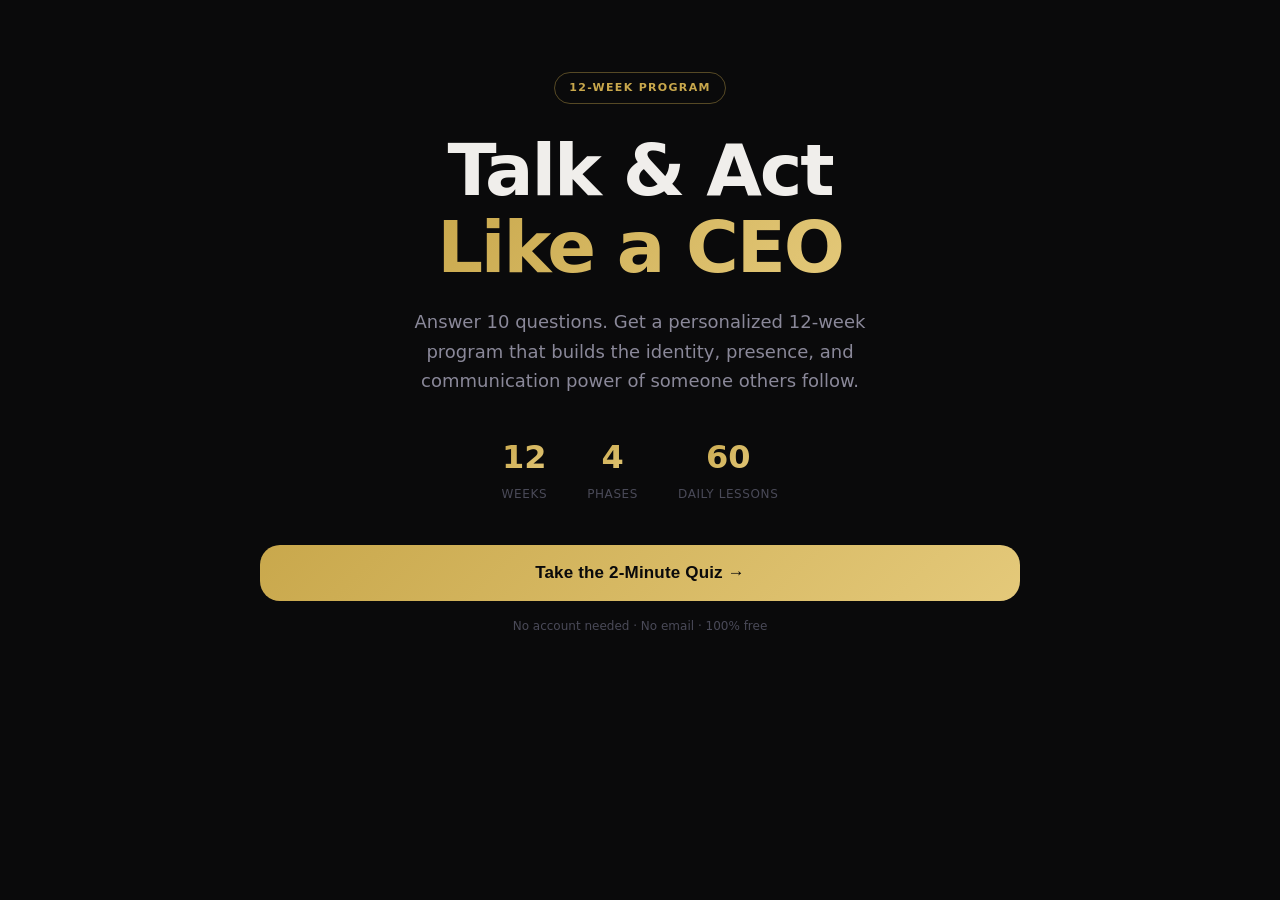
==== commit d76bed8a: "Fix broken asset and import paths so the app loads correctly index.html pointed to styles/main.css a" ====
--- a/index.html
+++ b/index.html
@@ -8,11 +8,11 @@
   <meta property="og:title" content="Talk & Act Like a CEO — 12-Week Confidence Program" />
   <meta property="og:description" content="A free, open-source 12-week confidence program that builds a personalized plan from your goals, challenges, and learning style." />
   <meta property="og:type" content="website" />
-  <link rel="stylesheet" href="styles/main.css" />
+  <link rel="stylesheet" href="main.css" />
   <link rel="icon" type="image/svg+xml" href="data:image/svg+xml,<svg xmlns='http://www.w3.org/2000/svg' viewBox='0 0 100 100'><text y='.9em' font-size='90'>👑</text></svg>" />
 </head>
 <body>
   <div id="app"></div>
-  <script type="module" src="js/app.js"></script>
+  <script type="module" src="app.js"></script>
 </body>
 </html>
--- a/main.css
+++ b/main.css
@@ -0,0 +1,687 @@
+/* ─── Reset & Base ─────────────────────────────────────────────────────────── */
+*, *::before, *::after { box-sizing: border-box; margin: 0; padding: 0; }
+
+:root {
+  --gold: #c9a84c;
+  --gold-light: #e4c97a;
+  --bg: #0a0a0b;
+  --surface: #111113;
+  --surface2: #18181c;
+  --surface3: #222228;
+  --border: #2a2a32;
+  --text: #f0eeeb;
+  --text-dim: #8a8899;
+  --text-muted: #4a4a58;
+  --blue: #4a90d9;
+  --purple: #7c4dff;
+  --green: #00c9a7;
+  --red: #ff4d6d;
+  --radius: 12px;
+  --radius-sm: 8px;
+  --radius-lg: 20px;
+  --shadow: 0 4px 24px rgba(0, 0, 0, 0.4);
+  --shadow-gold: 0 0 40px rgba(201, 168, 76, 0.12);
+  --font: -apple-system, BlinkMacSystemFont, 'Segoe UI', system-ui, sans-serif;
+  --max: 760px;
+}
+
+html { font-size: 16px; scroll-behavior: smooth; }
+
+body {
+  font-family: var(--font);
+  background: var(--bg);
+  color: var(--text);
+  min-height: 100vh;
+  line-height: 1.6;
+  -webkit-font-smoothing: antialiased;
+}
+
+#app {
+  min-height: 100vh;
+  display: flex;
+  align-items: flex-start;
+  justify-content: center;
+  padding: 24px 16px 80px;
+}
+
+/* ─── Typography ──────────────────────────────────────────────────────────── */
+.gradient-text {
+  background: linear-gradient(135deg, var(--gold), var(--gold-light));
+  -webkit-background-clip: text;
+  -webkit-text-fill-color: transparent;
+  background-clip: text;
+}
+
+/* ─── Buttons ─────────────────────────────────────────────────────────────── */
+.btn-primary {
+  display: inline-flex;
+  align-items: center;
+  justify-content: center;
+  background: linear-gradient(135deg, var(--gold), var(--gold-light));
+  color: #0a0a0b;
+  font-weight: 700;
+  font-size: 15px;
+  padding: 14px 28px;
+  border: none;
+  border-radius: var(--radius);
+  cursor: pointer;
+  transition: opacity 0.15s, transform 0.1s;
+  letter-spacing: 0.01em;
+}
+.btn-primary:hover { opacity: 0.92; transform: translateY(-1px); }
+.btn-primary:active { transform: translateY(0); }
+.btn-primary.disabled { opacity: 0.35; cursor: not-allowed; pointer-events: none; }
+.btn-primary.btn-large { padding: 18px 36px; font-size: 17px; border-radius: var(--radius-lg); width: 100%; }
+.btn-primary.completed { background: linear-gradient(135deg, var(--green), #00e5c0); }
+.btn-primary:disabled { opacity: 0.5; cursor: not-allowed; }
+
+.btn-ghost {
+  display: inline-flex;
+  align-items: center;
+  justify-content: center;
+  background: transparent;
+  color: var(--text-dim);
+  font-size: 14px;
+  padding: 12px 20px;
+  border: 1px solid var(--border);
+  border-radius: var(--radius);
+  cursor: pointer;
+  transition: color 0.15s, border-color 0.15s;
+}
+.btn-ghost:hover { color: var(--text); border-color: var(--text-muted); }
+.btn-ghost.btn-sm { padding: 8px 16px; font-size: 13px; }
+
+.btn-ai {
+  background: var(--surface3);
+  color: var(--gold);
+  border: 1px solid rgba(201, 168, 76, 0.3);
+  font-size: 13px;
+  font-weight: 600;
+  padding: 10px 16px;
+  border-radius: var(--radius-sm);
+  cursor: pointer;
+  transition: all 0.15s;
+  width: 100%;
+}
+.btn-ai:hover { background: rgba(201, 168, 76, 0.1); border-color: var(--gold); }
+.btn-ai:disabled { opacity: 0.5; cursor: not-allowed; }
+
+.back-btn {
+  background: none;
+  border: none;
+  color: var(--text-dim);
+  font-size: 14px;
+  cursor: pointer;
+  padding: 0;
+  margin-bottom: 24px;
+  display: inline-flex;
+  align-items: center;
+  gap: 4px;
+  transition: color 0.15s;
+}
+.back-btn:hover { color: var(--text); }
+
+/* ─── Landing ─────────────────────────────────────────────────────────────── */
+.landing {
+  max-width: var(--max);
+  width: 100%;
+  text-align: center;
+  padding-top: 48px;
+}
+
+.landing-badge {
+  display: inline-block;
+  font-size: 11px;
+  font-weight: 700;
+  letter-spacing: 0.12em;
+  color: var(--gold);
+  border: 1px solid rgba(201, 168, 76, 0.4);
+  padding: 6px 14px;
+  border-radius: 100px;
+  margin-bottom: 28px;
+}
+
+.landing-title {
+  font-size: clamp(40px, 8vw, 72px);
+  font-weight: 800;
+  line-height: 1.08;
+  letter-spacing: -0.03em;
+  margin-bottom: 20px;
+}
+
+.landing-sub {
+  font-size: 18px;
+  color: var(--text-dim);
+  max-width: 520px;
+  margin: 0 auto 36px;
+  line-height: 1.65;
+}
+
+.landing-stats {
+  display: flex;
+  justify-content: center;
+  gap: 40px;
+  margin-bottom: 40px;
+}
+
+.stat {
+  display: flex;
+  flex-direction: column;
+  align-items: center;
+  gap: 2px;
+}
+.stat strong {
+  font-size: 32px;
+  font-weight: 800;
+  background: linear-gradient(135deg, var(--gold), var(--gold-light));
+  -webkit-background-clip: text;
+  -webkit-text-fill-color: transparent;
+  background-clip: text;
+}
+.stat span { font-size: 12px; color: var(--text-muted); letter-spacing: 0.05em; text-transform: uppercase; }
+
+.landing-note { font-size: 12px; color: var(--text-muted); margin-top: 16px; }
+
+/* ─── Quiz ────────────────────────────────────────────────────────────────── */
+.quiz-container {
+  max-width: var(--max);
+  width: 100%;
+}
+
+.quiz-header {
+  display: flex;
+  align-items: center;
+  gap: 12px;
+  margin-bottom: 40px;
+}
+
+.progress-bar {
+  flex: 1;
+  height: 3px;
+  background: var(--surface3);
+  border-radius: 100px;
+  overflow: hidden;
+}
+
+.progress-fill {
+  height: 100%;
+  background: linear-gradient(90deg, var(--gold), var(--gold-light));
+  border-radius: 100px;
+  transition: width 0.4s cubic-bezier(0.4, 0, 0.2, 1);
+}
+
+.progress-label {
+  font-size: 12px;
+  color: var(--text-muted);
+  white-space: nowrap;
+}
+
+.question-wrap { margin-bottom: 32px; }
+
+.question-badge {
+  display: inline-block;
+  font-size: 11px;
+  font-weight: 600;
+  letter-spacing: 0.08em;
+  color: var(--text-muted);
+  text-transform: uppercase;
+  margin-bottom: 12px;
+}
+
+.question-text {
+  font-size: clamp(22px, 5vw, 32px);
+  font-weight: 800;
+  line-height: 1.2;
+  letter-spacing: -0.02em;
+  margin-bottom: 10px;
+}
+
+.question-sub {
+  font-size: 15px;
+  color: var(--text-dim);
+  margin-bottom: 28px;
+}
+
+.options-grid {
+  display: flex;
+  flex-direction: column;
+  gap: 10px;
+}
+
+.option-btn {
+  display: flex;
+  align-items: center;
+  gap: 14px;
+  padding: 16px 18px;
+  background: var(--surface);
+  border: 1px solid var(--border);
+  border-radius: var(--radius);
+  cursor: pointer;
+  text-align: left;
+  transition: all 0.15s;
+  color: var(--text);
+  position: relative;
+}
+.option-btn:hover {
+  border-color: var(--gold);
+  background: rgba(201, 168, 76, 0.06);
+}
+.option-btn.selected {
+  border-color: var(--gold);
+  background: rgba(201, 168, 76, 0.1);
+  box-shadow: 0 0 0 1px var(--gold);
+}
+
+.option-icon { font-size: 22px; flex-shrink: 0; width: 32px; text-align: center; }
+.option-label { font-size: 15px; font-weight: 500; flex: 1; }
+.option-check {
+  color: var(--gold);
+  font-weight: 700;
+  font-size: 16px;
+  margin-left: auto;
+}
+
+.multi-hint {
+  font-size: 12px;
+  color: var(--text-muted);
+  margin-top: 10px;
+}
+
+.quiz-nav {
+  display: flex;
+  justify-content: space-between;
+  align-items: center;
+  gap: 12px;
+  padding-top: 8px;
+}
+
+/* ─── Results ─────────────────────────────────────────────────────────────── */
+.results-container {
+  max-width: var(--max);
+  width: 100%;
+  text-align: center;
+  padding-top: 32px;
+}
+
+.results-badge {
+  display: inline-block;
+  font-size: 11px;
+  font-weight: 700;
+  letter-spacing: 0.12em;
+  color: var(--green);
+  border: 1px solid rgba(0, 201, 167, 0.4);
+  padding: 6px 14px;
+  border-radius: 100px;
+  margin-bottom: 20px;
+}
+
+.results-title {
+  font-size: clamp(26px, 5vw, 40px);
+  font-weight: 800;
+  line-height: 1.2;
+  letter-spacing: -0.02em;
+  margin-bottom: 16px;
+}
+
+.results-summary {
+  font-size: 16px;
+  color: var(--text-dim);
+  max-width: 580px;
+  margin: 0 auto 32px;
+  line-height: 1.7;
+}
+
+.results-cards {
+  display: grid;
+  grid-template-columns: repeat(3, 1fr);
+  gap: 12px;
+  margin-bottom: 28px;
+}
+
+.result-card {
+  background: var(--surface);
+  border: 1px solid var(--border);
+  border-radius: var(--radius);
+  padding: 20px 14px;
+}
+
+.rc-label { font-size: 11px; color: var(--text-muted); text-transform: uppercase; letter-spacing: 0.08em; margin-bottom: 8px; }
+.rc-value { font-size: 18px; font-weight: 700; color: var(--gold); line-height: 1.3; }
+.rc-value.small { font-size: 13px; }
+
+.results-phases {
+  display: flex;
+  flex-wrap: wrap;
+  justify-content: center;
+  gap: 8px;
+  margin-bottom: 32px;
+}
+
+.phase-pill {
+  font-size: 12px;
+  font-weight: 600;
+  padding: 6px 14px;
+  border-radius: 100px;
+  border: 1px solid;
+  opacity: 0.85;
+}
+
+/* ─── Dashboard ───────────────────────────────────────────────────────────── */
+.dashboard {
+  max-width: 900px;
+  width: 100%;
+}
+
+.dash-header {
+  display: flex;
+  justify-content: space-between;
+  align-items: flex-start;
+  margin-bottom: 40px;
+  gap: 20px;
+}
+
+.dash-badge {
+  font-size: 11px;
+  font-weight: 700;
+  letter-spacing: 0.12em;
+  color: var(--gold);
+  margin-bottom: 8px;
+}
+
+.dash-title {
+  font-size: clamp(24px, 4vw, 36px);
+  font-weight: 800;
+  letter-spacing: -0.02em;
+  margin-bottom: 6px;
+}
+
+.dash-sub { font-size: 14px; color: var(--text-dim); }
+
+.dash-progress-ring {
+  position: relative;
+  width: 72px;
+  height: 72px;
+  flex-shrink: 0;
+}
+
+.ring-svg { width: 72px; height: 72px; }
+.ring-track { fill: none; stroke: var(--surface3); stroke-width: 5; }
+.ring-fill { fill: none; stroke: var(--gold); stroke-width: 5; stroke-linecap: round; transition: stroke-dasharray 0.6s ease; }
+.ring-label {
+  position: absolute;
+  inset: 0;
+  display: flex;
+  align-items: center;
+  justify-content: center;
+  font-size: 13px;
+  font-weight: 700;
+  color: var(--gold);
+}
+
+.phase-section { margin-bottom: 36px; }
+
+.phase-header {
+  display: flex;
+  align-items: center;
+  gap: 12px;
+  border-left: 3px solid;
+  padding-left: 12px;
+  margin-bottom: 16px;
+}
+
+.phase-num { font-size: 11px; font-weight: 700; letter-spacing: 0.08em; text-transform: uppercase; color: var(--text-muted); }
+.phase-name { font-size: 16px; font-weight: 700; }
+
+.weeks-grid {
+  display: grid;
+  grid-template-columns: repeat(3, 1fr);
+  gap: 12px;
+}
+
+.week-card {
+  background: var(--surface);
+  border: 1px solid var(--border);
+  border-radius: var(--radius);
+  padding: 18px;
+  cursor: pointer;
+  transition: all 0.15s;
+  position: relative;
+  overflow: hidden;
+}
+.week-card:hover { border-color: rgba(201, 168, 76, 0.4); transform: translateY(-2px); box-shadow: var(--shadow); }
+
+.week-top {
+  display: flex;
+  align-items: center;
+  justify-content: space-between;
+  margin-bottom: 10px;
+}
+
+.week-icon { font-size: 20px; }
+.week-num { font-size: 11px; color: var(--text-muted); font-weight: 600; letter-spacing: 0.06em; }
+.week-done { font-size: 13px; color: var(--green); font-weight: 700; }
+.week-pct { font-size: 12px; color: var(--gold); font-weight: 600; }
+.week-title { font-size: 15px; font-weight: 700; margin-bottom: 4px; line-height: 1.3; }
+.week-sub { font-size: 12px; color: var(--text-dim); margin-bottom: 8px; line-height: 1.4; }
+.week-skill { font-size: 11px; color: var(--text-muted); margin-bottom: 12px; }
+.week-bar { height: 3px; background: var(--surface3); border-radius: 100px; overflow: hidden; }
+.week-bar-fill { height: 100%; border-radius: 100px; transition: width 0.4s ease; }
+
+/* ─── Week Detail ─────────────────────────────────────────────────────────── */
+.week-detail { max-width: var(--max); width: 100%; }
+
+.wd-header {
+  border-top: 3px solid;
+  border-radius: var(--radius);
+  background: var(--surface);
+  padding: 28px;
+  margin-bottom: 20px;
+}
+
+.wd-meta {
+  display: flex;
+  justify-content: space-between;
+  align-items: center;
+  margin-bottom: 16px;
+}
+
+.wd-phase { font-size: 12px; font-weight: 700; letter-spacing: 0.06em; }
+.wd-week { font-size: 12px; color: var(--text-muted); font-weight: 600; }
+.wd-icon { font-size: 40px; margin-bottom: 12px; display: block; }
+.wd-title { font-size: clamp(22px, 4vw, 32px); font-weight: 800; letter-spacing: -0.02em; margin-bottom: 6px; }
+.wd-sub { font-size: 15px; color: var(--text-dim); margin-bottom: 16px; }
+.wd-principle { font-size: 14px; color: var(--text-muted); font-style: italic; line-height: 1.6; border-left: 2px solid var(--border); padding-left: 14px; }
+
+.personalized-note {
+  background: rgba(201, 168, 76, 0.08);
+  border: 1px solid rgba(201, 168, 76, 0.25);
+  border-radius: var(--radius);
+  padding: 16px 20px;
+  margin-bottom: 20px;
+}
+.pn-label { display: block; font-size: 11px; font-weight: 700; color: var(--gold); letter-spacing: 0.08em; text-transform: uppercase; margin-bottom: 8px; }
+.personalized-note p { font-size: 14px; color: var(--text-dim); line-height: 1.6; }
+
+.section-title { font-size: 14px; font-weight: 700; color: var(--text-muted); letter-spacing: 0.06em; text-transform: uppercase; margin-bottom: 14px; }
+
+.days-section { margin-bottom: 24px; }
+
+.days-list { display: flex; flex-direction: column; gap: 8px; }
+
+.day-card {
+  display: flex;
+  align-items: center;
+  gap: 16px;
+  padding: 16px 18px;
+  background: var(--surface);
+  border: 1px solid var(--border);
+  border-radius: var(--radius);
+  cursor: pointer;
+  transition: all 0.15s;
+}
+.day-card:hover { border-color: rgba(201, 168, 76, 0.35); background: var(--surface2); }
+.day-card.done { border-color: rgba(0, 201, 167, 0.3); }
+
+.day-left { display: flex; flex-direction: column; align-items: center; gap: 6px; min-width: 54px; }
+.day-num { font-size: 11px; font-weight: 700; color: var(--text-muted); letter-spacing: 0.06em; }
+.day-focus-badge {
+  font-size: 10px;
+  font-weight: 600;
+  padding: 3px 8px;
+  border-radius: 100px;
+  background: var(--surface3);
+  color: var(--text-muted);
+  text-align: center;
+  white-space: nowrap;
+}
+
+.day-center { flex: 1; min-width: 0; }
+.day-title { font-size: 15px; font-weight: 700; margin-bottom: 4px; }
+.day-desc { font-size: 12px; color: var(--text-dim); line-height: 1.4; overflow: hidden; text-overflow: ellipsis; white-space: nowrap; }
+
+.day-right { flex-shrink: 0; }
+.done-check { color: var(--green); font-size: 18px; font-weight: 700; }
+.day-arrow { color: var(--text-muted); font-size: 16px; }
+
+.week-challenge-section { margin-bottom: 24px; }
+
+.challenge-box {
+  background: var(--surface);
+  border: 1px solid var(--border);
+  border-left: 3px solid var(--gold);
+  border-radius: var(--radius);
+  padding: 20px;
+  font-size: 15px;
+  line-height: 1.65;
+  color: var(--text-dim);
+}
+
+.ai-section { margin-bottom: 24px; }
+
+.ai-note { font-size: 13px; color: var(--text-muted); margin-bottom: 14px; line-height: 1.5; }
+
+.ai-grid { display: flex; flex-direction: column; gap: 12px; }
+
+.ai-card {
+  background: var(--surface);
+  border: 1px solid var(--border);
+  border-radius: var(--radius);
+  padding: 16px;
+}
+
+.ai-output {
+  margin-top: 12px;
+  font-size: 14px;
+  line-height: 1.65;
+  color: var(--text-dim);
+  padding: 12px;
+  background: var(--surface2);
+  border-radius: var(--radius-sm);
+  border: 1px solid var(--border);
+  white-space: pre-wrap;
+}
+.ai-output.hidden { display: none; }
+
+.success-section { margin-bottom: 32px; }
+
+.metrics-list {
+  display: flex;
+  flex-direction: column;
+  gap: 10px;
+  list-style: none;
+}
+
+.metrics-list li {
+  display: flex;
+  align-items: flex-start;
+  gap: 10px;
+  font-size: 14px;
+  color: var(--text-dim);
+  line-height: 1.5;
+}
+.metrics-list li::before {
+  content: "→";
+  color: var(--gold);
+  flex-shrink: 0;
+  margin-top: 1px;
+}
+
+/* ─── Day Detail ──────────────────────────────────────────────────────────── */
+.day-detail { max-width: var(--max); width: 100%; }
+
+.dd-header {
+  margin-bottom: 28px;
+  padding-bottom: 20px;
+  border-bottom: 1px solid var(--border);
+}
+
+.dd-meta {
+  display: flex;
+  align-items: center;
+  gap: 12px;
+  margin-bottom: 12px;
+}
+
+.dd-week { font-size: 13px; color: var(--text-dim); }
+
+.dd-focus-badge {
+  font-size: 11px;
+  font-weight: 700;
+  padding: 4px 10px;
+  border-radius: 100px;
+  background: rgba(201, 168, 76, 0.15);
+  color: var(--gold);
+  border: 1px solid rgba(201, 168, 76, 0.3);
+}
+
+.dd-title {
+  font-size: clamp(22px, 4vw, 32px);
+  font-weight: 800;
+  line-height: 1.2;
+  letter-spacing: -0.02em;
+}
+
+.dd-content { display: flex; flex-direction: column; gap: 16px; margin-bottom: 28px; }
+
+.content-block {
+  background: var(--surface);
+  border: 1px solid var(--border);
+  border-radius: var(--radius);
+  padding: 20px;
+}
+
+.content-block h3 {
+  font-size: 11px;
+  font-weight: 700;
+  letter-spacing: 0.08em;
+  text-transform: uppercase;
+  color: var(--text-muted);
+  margin-bottom: 10px;
+}
+
+.content-block p { font-size: 15px; line-height: 1.7; color: var(--text-dim); }
+
+.exercise-block { border-left: 3px solid var(--gold); }
+.exercise-block p { color: var(--text); }
+
+.time-block { background: var(--surface2); }
+.time-block h3 { color: var(--blue); }
+
+.tip-block { background: rgba(201, 168, 76, 0.05); border-color: rgba(201, 168, 76, 0.2); }
+.tip-block h3 { color: var(--gold); }
+
+.dd-actions { display: flex; flex-direction: column; gap: 12px; }
+
+/* ─── Responsive ──────────────────────────────────────────────────────────── */
+@media (max-width: 600px) {
+  .weeks-grid { grid-template-columns: 1fr 1fr; }
+  .results-cards { grid-template-columns: 1fr; }
+  .dash-header { flex-direction: column; gap: 12px; }
+  .landing-stats { gap: 24px; }
+  .day-card { flex-wrap: wrap; }
+  .day-desc { display: none; }
+}
+
+@media (max-width: 400px) {
+  .weeks-grid { grid-template-columns: 1fr; }
+}
